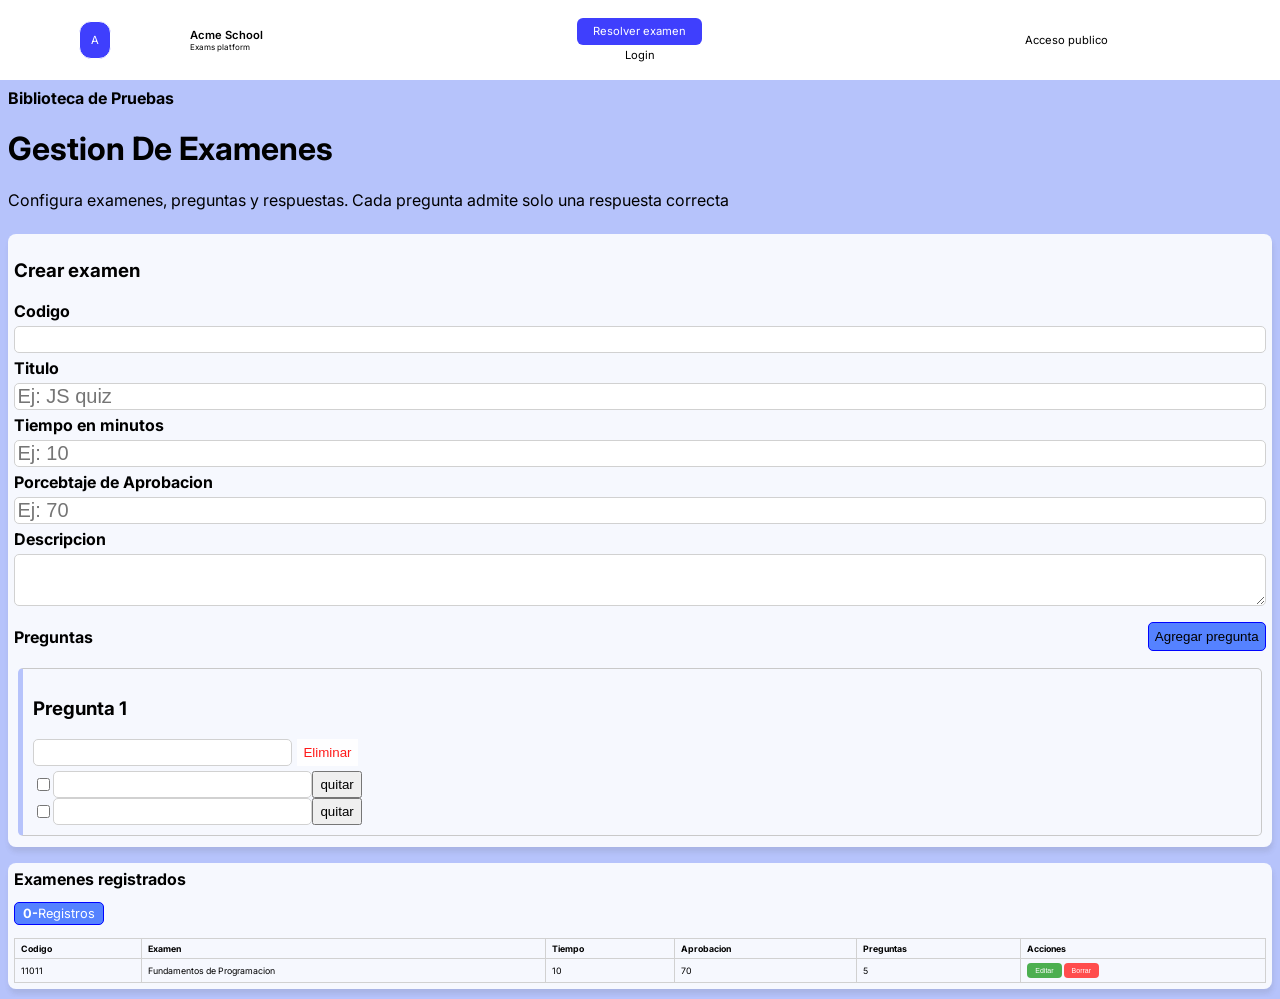
==== gestion-examenes.html @ c9a59e9a "styles: trabajo de las preguntas y finalizacion html y responsive celular" ====
<!DOCTYPE html>
<html lang="es">
<head>
    <meta charset="UTF-8">
    <meta name="viewport" content="width=device-width, initial-scale=1.0">
    <link rel="preconnect" href="https://fonts.googleapis.com" />
    <link href="https://fonts.googleapis.com/css2?family=Inter:wght@400;500;600;700&display=swap" rel="stylesheet" />
    <title>document</title>
    <link rel="stylesheet" href="gestion-examenes.css">
</head>
<body class="general">
    <header class="header">
        <div class="header_container">
            <div class="header_brand">
                <div class="header_logo">
                    <span class="logo">A</span>
                </div>
                <div class="header_title-group">
                    <span class="header_school-name">Acme School</span>
                    <span class="header_platform-type">Exams platform</span>
                </div>
            </div>

            <nav class="navbar_menu">
                <a href="#/resolver" class="navbar_link_resolve">Resolver examen</a>
                <a href="#/login" class="navbar_link_login">Login</a>
            </nav>

            <div class="header_acces">
                <p class="acces">Acceso publico</p>
            </div>
        </div>
    </header>

    <main class="main">
      <div class="titulos">
        <strong>Biblioteca de Pruebas</strong>
        <h1>Gestion De Examenes</h1>
        <p>Configura examenes, preguntas y respuestas. Cada pregunta admite solo una respuesta correcta</p>
      </div>

        <section class="info-examenes">
            <section class="formularios">
                <h3>Crear examen</h3>
                <div>
                    <strong>Codigo</strong>
                    <input type="text" id="codigo" name="codigo" required>
                </div>
                <div>
                    <strong>Titulo</strong>
                    <input type="text" id="titulo" name="titulo" placeholder="Ej: JS quiz" required>
                </div>
                <div>
                    <strong>Tiempo en minutos</strong>
                    <input type="number" id="tiempo" name="tiempo" placeholder="Ej: 10" required>
                </div>
                <div>
                    <strong>Porcebtaje de Aprobacion</strong>
                    <input type="number" id="aprobacion" name="aprobacion" placeholder="Ej: 70" required>
                </div>
                <div>
                    <strong>Descripcion</strong>
                    <textarea id="descripcion" name="descripcion" required></textarea>
                </div>

                <div class="parte_inferior_form">
                  <p><strong>Preguntas</strong></p>
                  <button>Agregar pregunta</button>
                </div>

                <section id="examenPregunta">
                    <h3>Pregunta <strong>1</strong></h3>

                    <div><input type="text" id="preguntaContenido" name="preguntaContenido" required> <button>Eliminar</button></div>

                    <label>
                        <input  id="check"  type="checkbox"><input type="text" id="preguntaContenido" name="preguntaContenido" required><button>quitar</button>
                    </label>

                    <label>
                        <input id="check" type="checkbox"><input type="text" id="preguntaContenido" name="preguntaContenido" required><button>quitar</button>
                    </label>
                </section>
            </section>
            <section class="examenes-registrados">
                <div>
                    <strong>Examenes registrados</strong>
                        <p class="cantidadRegistros"><strong>0-</strong> Registros</p>
                        <div class="tabla-scroll">
                        <table>
                            <thead>
                                <tr>
                                    <th>Codigo</th>
                                    <th>Examen</th>
                                    <th>Tiempo</th>
                                    <th>Aprobacion</th>
                                    <th>Preguntas</th>
                                    <th>Acciones</th>
                                </tr>
                            </thead>
                            <tbody>
                                <tr>
                                    <td>11011</td>
                                    <td>Fundamentos de Programacion</td>
                                    <td>10</td>
                                    <td>70</td>
                                    <td>5</td>
                                    <td>
                                        <button class="btn-editar">Editar</button>
                                        <button class="btn-borrar">Borrar</button>
                                    </td>
                                </tr>
                            </tbody>
                        </table>
                        </div>
                    </div>
            </section>
        </section>

    </main>
    <script src=""></script>
</body>
</html>
---- gestion-examenes.css ----
:root{
    --color:rgb(63, 63, 253);
    --black:black;
    --white:white;
    --fondo:#b6c3fb;
    --gris:#555;
}


body{
    margin: 0;
}

.general{
    display:grid;
    grid-template-areas: 
    "header"
    "main"
    ;

    grid-template-rows: 80px auto;
    min-width: 100vw; 
    min-height: 100vh;
}


.header{
    grid-area: header;
    background-color: white;

}

.header_container{
    display: grid;
    grid-template-columns: 1fr 1fr 1fr;
    min-height: 100%;

}

.header_brand{
    display: grid;
    grid-template-columns: 0.8fr 1fr;
}

.header_logo{
    display: flex;
    justify-content: center;
    align-items: center;
}

.logo{
    background-color:var(--color) ;
    padding: 0.7rem;
    color: var(--white);
    border: 1px solid ;
    border-radius: 12px;
    font-size: 0.7rem;
}

.header_title-group{
    display: flex;
    justify-content:center;
    flex-direction: column;
}

.header_school-name{
    font-size: 0.7rem;
    font-weight: 600;
}

.header_platform-type{
    font-size: 0.5rem;
}

.navbar_menu{
    display: flex;
    justify-content: center;
    align-items: center;
    flex-direction: column;
}



.navbar_link_resolve {
    background-color: var(--color);
    color: var(--white);
    padding: 0.4rem 1rem;
    border-radius: 6px;
    font-size: 0.7rem;
    text-decoration: none;
    text-align: center;
    width: fit-content; 
    margin-bottom: 0.2rem;
}


.navbar_link_login{
    display:flex;
    justify-content: center;
    align-items: center;
    font-size: 0.7rem;
    text-decoration: none;
    color: var(--black);
}


.header_acces{
    display: flex;
    justify-content: center;
    align-items: center;
}

.acces{
    font-size: 0.7rem;
}

.formularios{
    background-color: #ffffffe0;
    margin: 0.5rem;
    padding: 0.4rem;
    border-radius: 8px;
    box-shadow:  1px 5px 5px rgba(75, 75, 75, 0.123);
}

.formularios div{
  display: grid;
  grid-template-rows: auto auto;
  gap: 5px;
  margin-bottom: 5px;
}

.formularios input{
  border: 1px solid #d1d1d1;
  border-radius: 5px;
  font-size: 20px;
}

.formularios input:focus {
    outline: none;
}

.formularios textarea{
  border: 1px solid #d1d1d1;
  border-radius: 5px;
  font-size: 20px;
}

.formularios textarea:focus {
    outline: none;
}


body{
  background-color: var(--fondo);
  font-family: 'Inter', 'Segoe UI', Tahoma, Geneva, Verdana, sans-serif;
}

.titulos{
  margin: 0.5rem;
}

.info-examenes{
    display: grid;
    grid-template-rows: auto auto;
}

.parte_inferior_form {
  display: flex !important;
  align-items: center;
  justify-content: space-between;
  gap: 1rem;
}

.parte_inferior_form button{
  border-radius: 5px;
  padding: 6px;
  border: 1.5px solid #0004ff;
  background-color: #5582ff;
  transition: all 0.3s ease;
  cursor: pointer;
}

.parte_inferior_form button:hover{
    box-shadow:  1px 5px 5px rgba(75, 75, 75, 0.123);
    background-color: rgb(57, 93, 255);
    transform: scale(1.03);
}

.examenes-registrados{
    background-color: #ffffffe0;
    margin: 0.5rem;
    padding: 0.4rem;
    border-radius: 8px;
    box-shadow:  1px 5px 5px rgba(75, 75, 75, 0.123);
    min-width: 0;

}

.examenes-registrados table{
    width: 100%;
    border-collapse: collapse;

}

.examenes-registrados th, .examenes-registrados td{
    border: 1px solid #d1d1d1;
    padding: 8px;
    text-align: left;
}


.examenes-registrados table {
    font-size: 8.8px;
}

.examenes-registrados th,
.examenes-registrados td {
    padding: 4px 6px;
}

.btn-borrar{
    background-color: #ff4d4d;
    color: white;
    border: none;
    font-size: 7px;
    padding: 4px 8px;
    border-radius: 4px;
    cursor: pointer;
    transition: background-color 0.3s ease;
}

.btn-borrar:hover {
    background-color: #ff1a1a;
}

.btn-editar{
    background-color: #4CAF50;
    color: white;
    font-size: 7px;
    border: none;
    padding: 4px 8px;
    border-radius: 4px;
    cursor: pointer;
    transition: background-color 0.3s ease;
}

.btn-editar:hover {
    background-color: #45a049;
}

.cantidadRegistros{
    border-radius: 5px;
    border: 1.5px solid #0004ff;
    background-color: #5582ff;
    display: flex;
    justify-content: flex-end;
    width: fit-content;
    color: white;
    padding: 0.2rem 0.5rem;
    font-size: 0.8rem;

}

#examenPregunta{
    border: 1px solid #c9c9c9;
    border-left: 5px solid var(--fondo);
    padding: 10px;
    margin: 4px;
    border-radius: 5px;
}

#examenPregunta div{
    display: flex;
}

#examenPregunta div{
    display: flex;
}

#examenPregunta label{
    display: flex;
}

#examenPregunta div button{
    border: 0px solid white;
    color: #ff1a1a;
    background-color: #ffffffe0;
}

#check{
    border-radius: 500px;
    background-color: #ffffff;
}

/* .tabla-scroll {
  overflow-x: auto;
  width: 100%;

} */
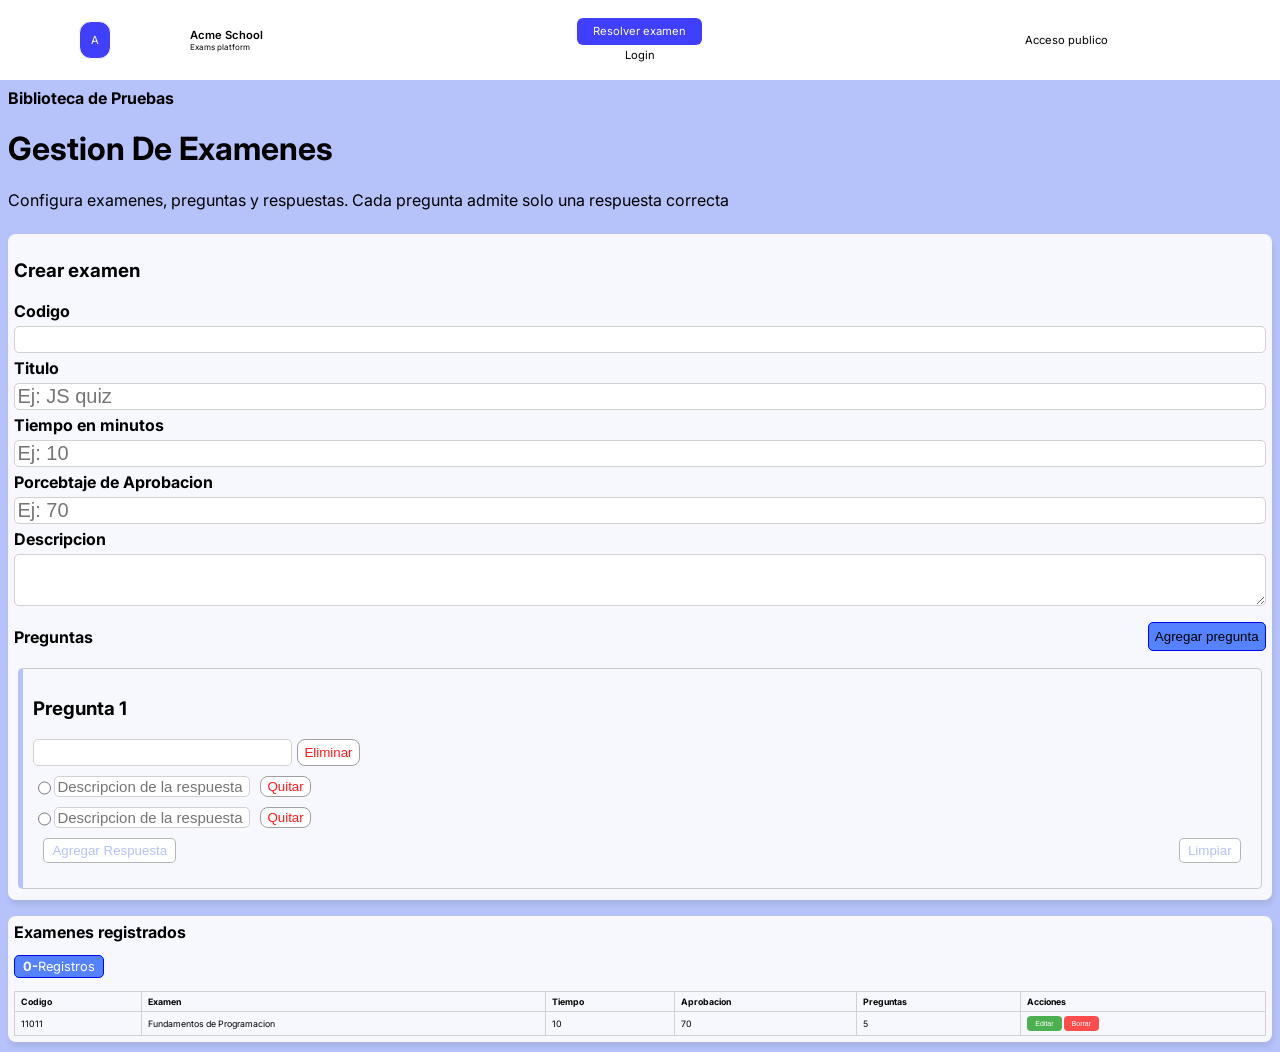
==== commit 312c55d7: "styles: responsive finalizado con preguntas y opciones que se ocultan despues" ====
--- a/gestion-examenes.html
+++ b/gestion-examenes.html
@@ -73,13 +73,23 @@
 
                     <div><input type="text" id="preguntaContenido" name="preguntaContenido" required> <button>Eliminar</button></div>
 
-                    <label>
-                        <input  id="check"  type="checkbox"><input type="text" id="preguntaContenido" name="preguntaContenido" required><button>quitar</button>
+                    <label class="opcion-respuesta">
+                        <input type="radio" name="respuesta-1">
+                        <input type="text" placeholder="Descripcion de la respuesta" required>
+                        <button>Quitar</button>
                     </label>
 
-                    <label>
-                        <input id="check" type="checkbox"><input type="text" id="preguntaContenido" name="preguntaContenido" required><button>quitar</button>
-                    </label>
+                    <label class="opcion-respuesta">
+                        <input type="radio" name="respuesta-1">
+                        <input type="text" placeholder="Descripcion de la respuesta" required>
+                        <button>Quitar</button>
+                    </label>    
+
+                    <div class="parte_inferior_form">
+                        <button id="agregar">Agregar Respuesta</button>
+
+                        <button id="limpiar">Limpiar</button>
+                    </div>
                 </section>
             </section>
             <section class="examenes-registrados">
--- a/gestion-examenes.css
+++ b/gestion-examenes.css
@@ -279,11 +279,25 @@
 
 #examenPregunta label{
     display: flex;
+    margin-top: 10px;
+}
+
+#examenPregunta label input{
+    font-size: 15px;
 }
 
 #examenPregunta div button{
-    border: 0px solid white;
+    border: 1px solid rgb(160, 160, 160);
+    border-radius: 8px;
     color: #ff1a1a;
+    background-color: #ffffffe0;
+}
+
+#examenPregunta label button{
+    border: 1px solid rgb(160, 160, 160);
+    border-radius: 8px;
+    color: #ff1a1a;
+    margin-left: 10px;
     background-color: #ffffffe0;
 }
 
@@ -292,9 +306,61 @@
     background-color: #ffffff;
 }
 
+#examenPregunta div #agregar{
+    margin: 10px;
+    padding: 4px 8px;
+    color: var(--fondo);
+    border-radius: 5px;
+    border: 1px solid #b1b1b1f0;
+    transition: all 0.3s ease;
+     cursor: pointer;
+}
+
+#examenPregunta div #agregar:hover{
+    transform: scale(1.05);
+    background-color: var(--fondo);
+    color: white;
+}
+
+#examenPregunta div #limpiar{
+    margin: 10px;
+    padding: 4px 8px;
+    color: var(--fondo);
+    border-radius: 5px;
+    border: 1px solid #b1b1b1f0;
+    transition: all 0.3s ease;
+    cursor: pointer;
+}
+
+#examenPregunta div #limpiar:hover{
+    transform: scale(1.05);
+    background-color: var(--fondo);
+    color: white;
+}
+
+.parte_inferior_form{
+    display: flex;
+    justify-content: space-between;
+    align-items: center;
+    gap: 1rem;
+}
+
 /* .tabla-scroll {
   overflow-x: auto;
   width: 100%;
 
 } */
 
+
+/* TABLET MEDIDAS */
+@media (min-width: 768px){
+
+
+}
+
+
+/* PC MEDIDAS */
+@media (min-width: 1024px){
+
+
+}
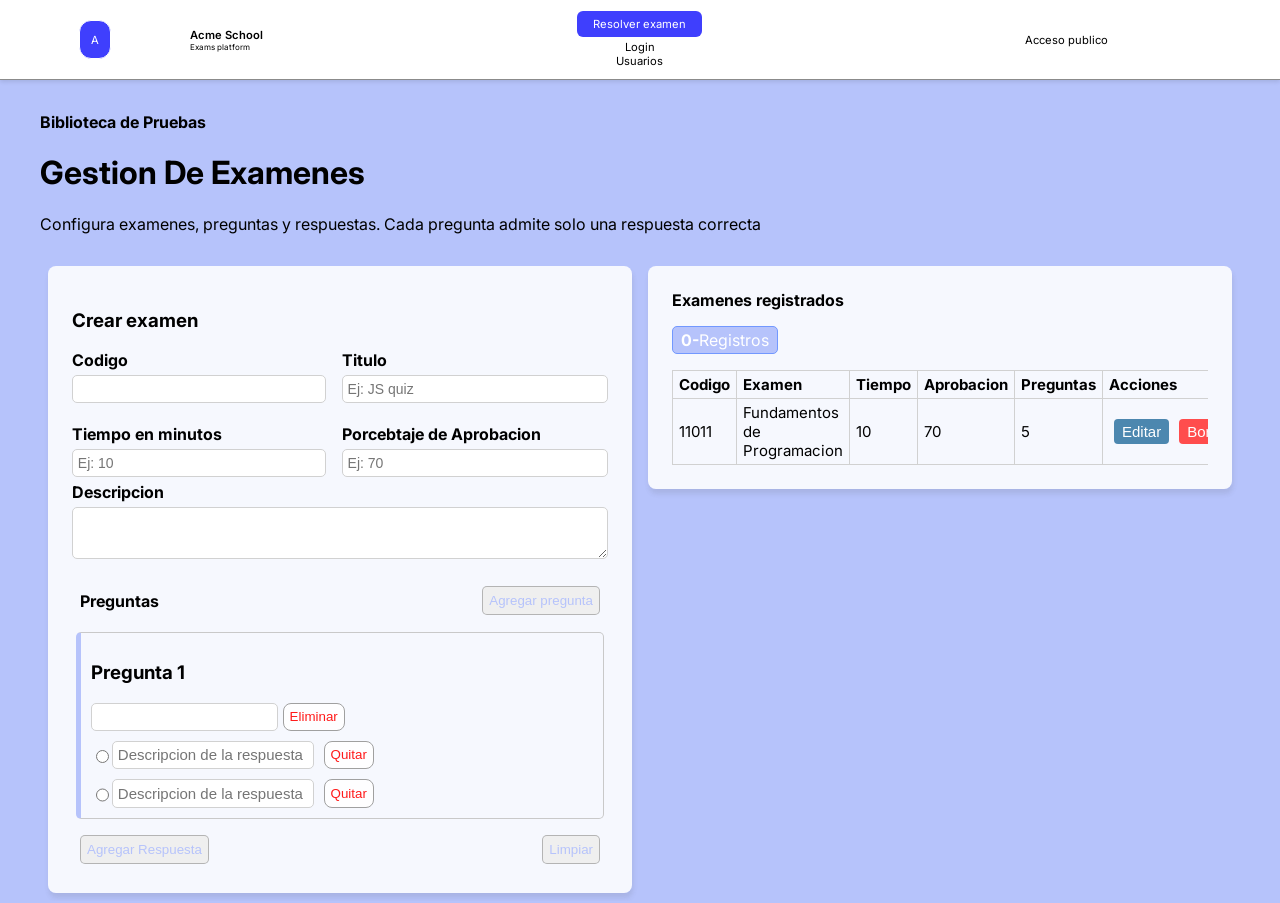
==== commit c618e0c0: "styles: responsive pc y celular finalizado comienzos media tablet" ====
--- a/gestion-examenes.html
+++ b/gestion-examenes.html
@@ -24,6 +24,7 @@
             <nav class="navbar_menu">
                 <a href="#/resolver" class="navbar_link_resolve">Resolver examen</a>
                 <a href="#/login" class="navbar_link_login">Login</a>
+                <a href="#/usuarios" class="navbar_link_usuarios">Usuarios</a>
             </nav>
 
             <div class="header_acces">
@@ -42,22 +43,24 @@
         <section class="info-examenes">
             <section class="formularios">
                 <h3>Crear examen</h3>
-                <div>
-                    <strong>Codigo</strong>
-                    <input type="text" id="codigo" name="codigo" required>
-                </div>
-                <div>
-                    <strong>Titulo</strong>
-                    <input type="text" id="titulo" name="titulo" placeholder="Ej: JS quiz" required>
-                </div>
-                <div>
-                    <strong>Tiempo en minutos</strong>
-                    <input type="number" id="tiempo" name="tiempo" placeholder="Ej: 10" required>
-                </div>
-                <div>
-                    <strong>Porcebtaje de Aprobacion</strong>
-                    <input type="number" id="aprobacion" name="aprobacion" placeholder="Ej: 70" required>
-                </div>
+                    <section class="formulario-crear-examen">
+                        <div>
+                            <strong>Codigo</strong>
+                            <input type="text" id="codigo" name="codigo" required>
+                        </div>
+                        <div>
+                            <strong>Titulo</strong>
+                            <input type="text" id="titulo" name="titulo" placeholder="Ej: JS quiz" required>
+                        </div>
+                        <div>
+                            <strong>Tiempo en minutos</strong>
+                            <input type="number" id="tiempo" name="tiempo" placeholder="Ej: 10" required>
+                        </div>
+                        <div>
+                            <strong>Porcebtaje de Aprobacion</strong>
+                            <input type="number" id="aprobacion" name="aprobacion" placeholder="Ej: 70" required>
+                        </div>
+                    </section>
                 <div>
                     <strong>Descripcion</strong>
                     <textarea id="descripcion" name="descripcion" required></textarea>
@@ -84,13 +87,11 @@
                         <input type="text" placeholder="Descripcion de la respuesta" required>
                         <button>Quitar</button>
                     </label>    
-
-                    <div class="parte_inferior_form">
-                        <button id="agregar">Agregar Respuesta</button>
-
-                        <button id="limpiar">Limpiar</button>
-                    </div>
                 </section>
+                <div class="parte_inferior_form">
+                    <button id="agregar">Agregar Respuesta</button>
+                    <button id="limpiar">Limpiar</button>
+                </div>
             </section>
             <section class="examenes-registrados">
                 <div>
@@ -116,8 +117,10 @@
                                     <td>70</td>
                                     <td>5</td>
                                     <td>
+                                        <div class="accionesBotones">
                                         <button class="btn-editar">Editar</button>
                                         <button class="btn-borrar">Borrar</button>
+                                        </div>
                                     </td>
                                 </tr>
                             </tbody>
--- a/gestion-examenes.css
+++ b/gestion-examenes.css
@@ -2,7 +2,7 @@
     --color:rgb(63, 63, 253);
     --black:black;
     --white:white;
-    --fondo:#b6c3fb;
+    --fondo:rgb(182, 195, 251);
     --gris:#555;
 }
 
@@ -27,7 +27,8 @@
 .header{
     grid-area: header;
     background-color: white;
-
+    border-bottom: 1px solid #8b8b8b;
+    box-shadow: 0 2px 4px rgba(0, 0, 0, 0.1);
 }
 
 .header_container{
@@ -103,6 +104,15 @@
     color: var(--black);
 }
 
+.navbar_link_usuarios{
+    display:flex;
+    justify-content: center;
+    align-items: center;
+    font-size: 0.7rem;
+    text-decoration: none;
+    color: var(--black);
+}
+
 
 .header_acces{
     display: flex;
@@ -172,17 +182,18 @@
 }
 
 .parte_inferior_form button{
-  border-radius: 5px;
-  padding: 6px;
-  border: 1.5px solid #0004ff;
-  background-color: #5582ff;
-  transition: all 0.3s ease;
-  cursor: pointer;
+    padding: 6px;
+    color: var(--fondo);
+    border-radius: 5px;
+    border: 1px solid #b1b1b1f0;
+    transition: all 0.3s ease;
+    cursor: pointer;
 }
 
 .parte_inferior_form button:hover{
     box-shadow:  1px 5px 5px rgba(75, 75, 75, 0.123);
-    background-color: rgb(57, 93, 255);
+    background-color: var(--fondo);
+    color: white;
     transform: scale(1.03);
 }
 
@@ -234,7 +245,7 @@
 }
 
 .btn-editar{
-    background-color: #4CAF50;
+    background-color: #4c87af;
     color: white;
     font-size: 7px;
     border: none;
@@ -245,19 +256,19 @@
 }
 
 .btn-editar:hover {
-    background-color: #45a049;
+    background-color: #4c6baf;
 }
 
 .cantidadRegistros{
     border-radius: 5px;
-    border: 1.5px solid #0004ff;
-    background-color: #5582ff;
+    border: 1.5px solid #7298ff;
+    background-color: var(--fondo);
+    color: white;
     display: flex;
     justify-content: flex-end;
     width: fit-content;
-    color: white;
     padding: 0.2rem 0.5rem;
-    font-size: 0.8rem;
+    font-size: 1rem;
 
 }
 
@@ -290,7 +301,15 @@
     border: 1px solid rgb(160, 160, 160);
     border-radius: 8px;
     color: #ff1a1a;
+    cursor: pointer;
     background-color: #ffffffe0;
+    transition: all 0.3s ease;
+}
+
+#examenPregunta div button:hover{
+    background-color: #ff1a1a;
+    color: white;
+    transform: scale(1.05);
 }
 
 #examenPregunta label button{
@@ -298,7 +317,15 @@
     border-radius: 8px;
     color: #ff1a1a;
     margin-left: 10px;
+    cursor: pointer;
     background-color: #ffffffe0;
+    transition: all 0.3s ease;
+}
+
+#examenPregunta label button:hover{
+    background-color: #ff1a1a;
+    color: white;
+    transform: scale(1.05);
 }
 
 #check{
@@ -343,24 +370,118 @@
     justify-content: space-between;
     align-items: center;
     gap: 1rem;
-}
-
-/* .tabla-scroll {
-  overflow-x: auto;
-  width: 100%;
-
-} */
-
+    margin-top: 1rem;
+    margin-left: 0.5rem;
+    margin-right: 0.5rem;
+}
 
 /* TABLET MEDIDAS */
 @media (min-width: 768px){
 
 
+
+
 }
 
 
 /* PC MEDIDAS */
 @media (min-width: 1024px){
-
+    .main{
+        display: flex;
+        flex-direction: column;
+        align-items: center;
+    }
+
+    .titulos{
+        width: 100%;
+        max-width: 1200px;
+        margin-top: 2rem;
+    }
+
+    .info-examenes{
+        display: grid;
+        grid-template-columns: 1fr 1fr;
+        width: 100%;
+        max-width: 1200px;
+        align-items: start;
+    }
+
+    .tabla-scroll {
+        overflow-x: auto;
+        width: 100%;
+
+    }
+    
+    .examenes-registrados table {
+        font-size: 15px;
+
+    }  
+    
+    .btn-borrar{
+        background-color: #ff4d4d;
+        color: white;
+        border: none;
+        font-size: 15px;
+        padding: 4px 8px;
+        border-radius: 4px;
+        margin: 5px;
+        cursor: pointer;
+        transition: background-color 0.3s ease;
+    }
+
+    .btn-borrar:hover {
+        background-color: #ff1a1a;
+    }
+
+    .btn-editar{
+        background-color: #4c87af;
+        color: white;
+        font-size: 15px;
+        border: none;
+        padding: 4px 8px;
+        border-radius: 4px;
+        margin: 5px;
+        cursor: pointer;
+        transition: background-color 0.3s ease;
+    }
+
+    .btn-editar:hover {
+        background-color: #4c6baf;
+    }
+
+    .accionesBotones{
+        display: flex;
+        justify-content: center;
+        align-items: center;
+    }
+
+    .examenes-registrados{
+        background-color: #ffffffe0;
+        margin: 0.5rem;
+        padding: 1.5rem;
+        border-radius: 8px;
+        box-shadow:  1px 5px 5px rgba(75, 75, 75, 0.123);
+        min-width: 0;
+    }
+
+    .formulario-crear-examen{
+        display: grid;
+        grid-template-columns: auto auto;
+        gap: 1rem;
+    }
+
+    .formularios{
+        padding: 1.5rem;
+    }
+
+    .formularios input{
+        font-size: 14px;
+        padding: 0.3rem;
+    }
+
+    .formularios input:focus {
+        outline: none;
+        box-shadow:  0 0 15px 3px rgba(182, 195, 251, 0.726);
+    }
 
 }
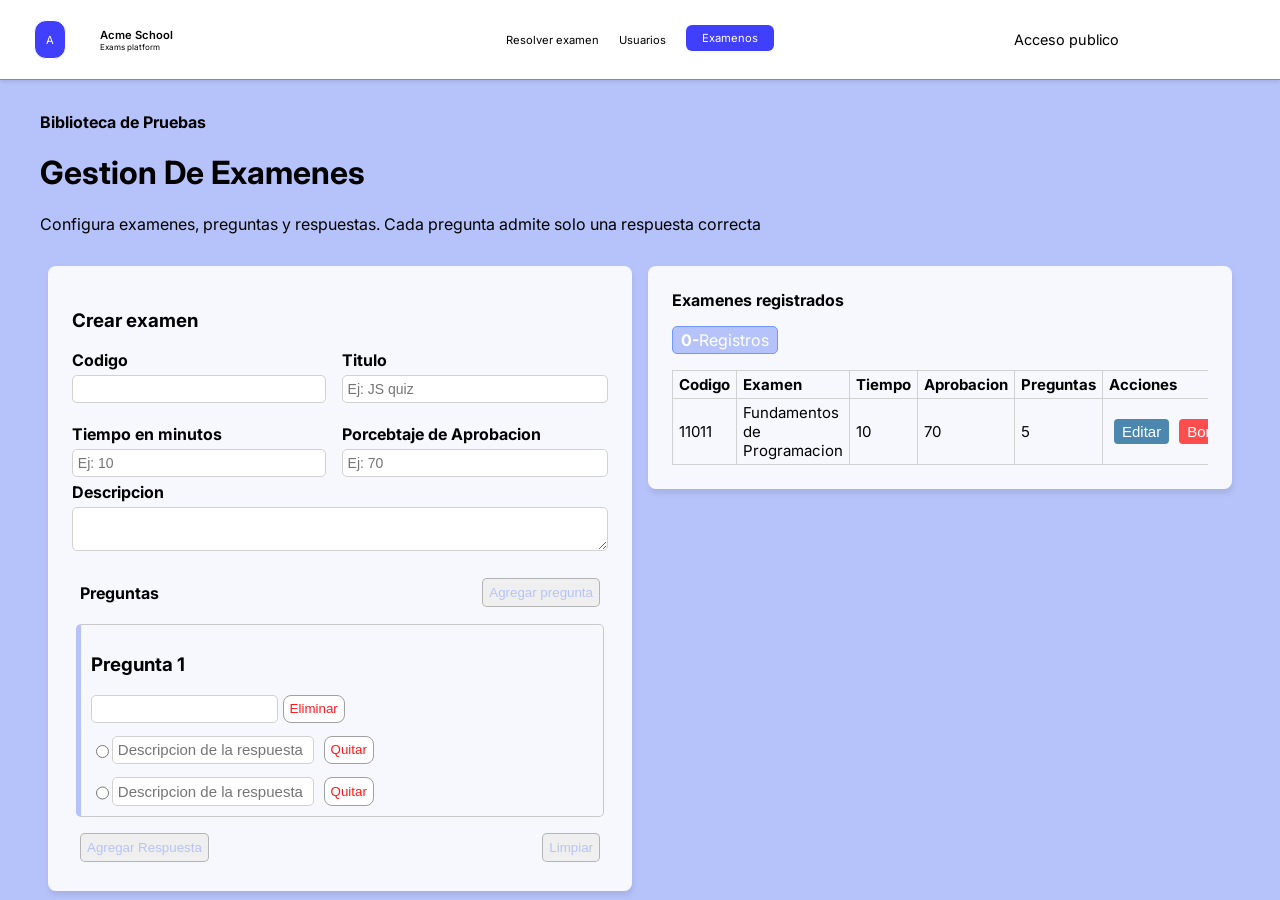
==== commit d42473e0: "styles: finalizacion tres responsives y creacion archivo js" ====
--- a/gestion-examenes.html
+++ b/gestion-examenes.html
@@ -22,9 +22,9 @@
             </div>
 
             <nav class="navbar_menu">
-                <a href="#/resolver" class="navbar_link_resolve">Resolver examen</a>
-                <a href="#/login" class="navbar_link_login">Login</a>
-                <a href="#/usuarios" class="navbar_link_usuarios">Usuarios</a>
+                <a href="#/resolver" class="navbar_link_usuarios">Resolver examen</a>
+                <a href="#/login" class="navbar_link_login">Usuarios</a>
+                <a href="#/usuarios" class="navbar_link_resolve">Examenos</a>
             </nav>
 
             <div class="header_acces">
@@ -67,8 +67,8 @@
                 </div>
 
                 <div class="parte_inferior_form">
-                  <p><strong>Preguntas</strong></p>
-                  <button>Agregar pregunta</button>
+                    <p><strong>Preguntas</strong></p>
+                    <button>Agregar pregunta</button>
                 </div>
 
                 <section id="examenPregunta">
@@ -131,6 +131,6 @@
         </section>
 
     </main>
-    <script src=""></script>
+    <script src="./gestion-examenes.js"></script>
 </body>
 </html>
--- a/gestion-examenes.css
+++ b/gestion-examenes.css
@@ -378,45 +378,57 @@
 /* TABLET MEDIDAS */
 @media (min-width: 768px){
 
-
-
-
-}
-
-
-/* PC MEDIDAS */
-@media (min-width: 1024px){
-    .main{
-        display: flex;
-        flex-direction: column;
-        align-items: center;
-    }
+    .tabla-scroll {
+        overflow-x: auto;
+        width: 100%;
+    }
+
+    .examenes-registrados table {
+        font-size: 20px;
+    }  
 
     .titulos{
         width: 100%;
         max-width: 1200px;
         margin-top: 2rem;
-    }
-
-    .info-examenes{
+    }   
+
+
+    .accionesBotones{
+        display: flex;
+        justify-content: center;
+        align-items: center;
+    }
+
+    .examenes-registrados{
+        background-color: #ffffffe0;
+        margin: 0.5rem;
+        padding: 1.5rem;
+        border-radius: 8px;
+        box-shadow:  1px 5px 5px rgba(75, 75, 75, 0.123);
+        min-width: 0;
+    }
+
+    .formulario-crear-examen{
         display: grid;
-        grid-template-columns: 1fr 1fr;
-        width: 100%;
-        max-width: 1200px;
-        align-items: start;
-    }
-
-    .tabla-scroll {
-        overflow-x: auto;
-        width: 100%;
-
-    }
-    
-    .examenes-registrados table {
-        font-size: 15px;
-
-    }  
-    
+        grid-template-columns: auto auto;
+        gap: 1rem;
+    }
+
+    .formularios{
+        padding: 1.5rem;
+    }
+
+    .formularios input{
+        font-size: 14px;
+        padding: 0.3rem;
+    }
+
+    .formulario-crear-examen input:focus {
+        outline: none;
+        box-shadow:  0 0 15px 3px rgba(182, 195, 251, 0.726);
+    }
+
     .btn-borrar{
         background-color: #ff4d4d;
         color: white;
@@ -449,6 +461,122 @@
         background-color: #4c6baf;
     }
 
+    #examenPregunta label{
+        display: flex;
+        margin-top: 13px;
+    }
+    
+    #examenPregunta label input{
+        font-size: 15px;
+    }
+
+    .navbar_menu{
+        display: flex;
+        justify-content: center;
+        align-items: center;
+        flex-direction: row;
+        gap: 20px;
+    }
+
+    #examenPregunta div #agregar{
+        margin: 10px;
+        padding: 4px 8px;
+        color: var(--fondo);
+        border-radius: 5px;
+        border: 1px solid #b1b1b1f0;
+        transition: all 0.3s ease;
+         cursor: pointer;
+    }
+    
+    #examenPregunta div #agregar:hover{
+        transform: scale(1.07);
+        background-color: var(--fondo);
+        color: white;
+    }
+    
+    #examenPregunta div #limpiar{
+        margin: 10px;
+        padding: 4px 8px;
+        color: var(--fondo);
+        border-radius: 5px;
+        border: 1px solid #b1b1b1f0;
+        transition: all 0.3s ease;
+        cursor: pointer;
+    }
+    
+    #examenPregunta div #limpiar:hover{
+        transform: scale(1.07);
+        background-color: var(--fondo);
+        color: white;
+    }
+
+}
+
+
+/* PC MEDIDAS */
+@media (min-width: 1024px){
+    .main{
+        display: flex;
+        flex-direction: column;
+        align-items: center;
+    }
+
+    .titulos{
+        width: 100%;
+        max-width: 1200px;
+        margin-top: 2rem;
+    }
+
+    .info-examenes{
+        display: grid;
+        grid-template-columns: 1fr 1fr;
+        width: 100%;
+        max-width: 1200px;
+        align-items: start;
+    }
+
+    .tabla-scroll {
+        overflow-x: auto;
+        width: 100%;
+
+    }
+    
+    .examenes-registrados table {
+        font-size: 15px;
+    }  
+    
+    .btn-borrar{
+        background-color: #ff4d4d;
+        color: white;
+        border: none;
+        font-size: 15px;
+        padding: 4px 8px;
+        border-radius: 4px;
+        margin: 5px;
+        cursor: pointer;
+        transition: background-color 0.3s ease;
+    }
+
+    .btn-borrar:hover {
+        background-color: #ff1a1a;
+    }
+
+    .btn-editar{
+        background-color: #4c87af;
+        color: white;
+        font-size: 15px;
+        border: none;
+        padding: 4px 8px;
+        border-radius: 4px;
+        margin: 5px;
+        cursor: pointer;
+        transition: background-color 0.3s ease;
+    }
+
+    .btn-editar:hover {
+        background-color: #4c6baf;
+    }
+
     .accionesBotones{
         display: flex;
         justify-content: center;
@@ -479,9 +607,51 @@
         padding: 0.3rem;
     }
 
-    .formularios input:focus {
+    .formulario-crear-examen input:focus {
         outline: none;
         box-shadow:  0 0 15px 3px rgba(182, 195, 251, 0.726);
     }
 
+    .header_container{
+        display: grid;
+        grid-template-columns: 1fr 1fr 1fr;
+        min-height: 100%;
+    }
+
+    .header_brand{
+        display: grid;
+        grid-template-columns: 100px 1fr;
+    }
+
+    .header_acces{
+        display: flex;
+        justify-content: center;
+        align-items: center;
+    }
+    
+    .acces{
+        font-size: 0.9rem;
+
+    }
+
+    .navbar_menu{
+        display: flex;
+        justify-content: center;
+        align-items: center;
+        flex-direction: row;
+        gap: 20px;
+    }
+ 
+    .header_container{
+        display: grid;
+        grid-template-columns: 1fr 1fr 1fr;
+        min-height: 100%;
+    
+    }
+
+    .formularios textarea{
+        border: 1px solid #d1d1d1;
+        border-radius: 5px;
+        font-size: 16px;
+    }
 }
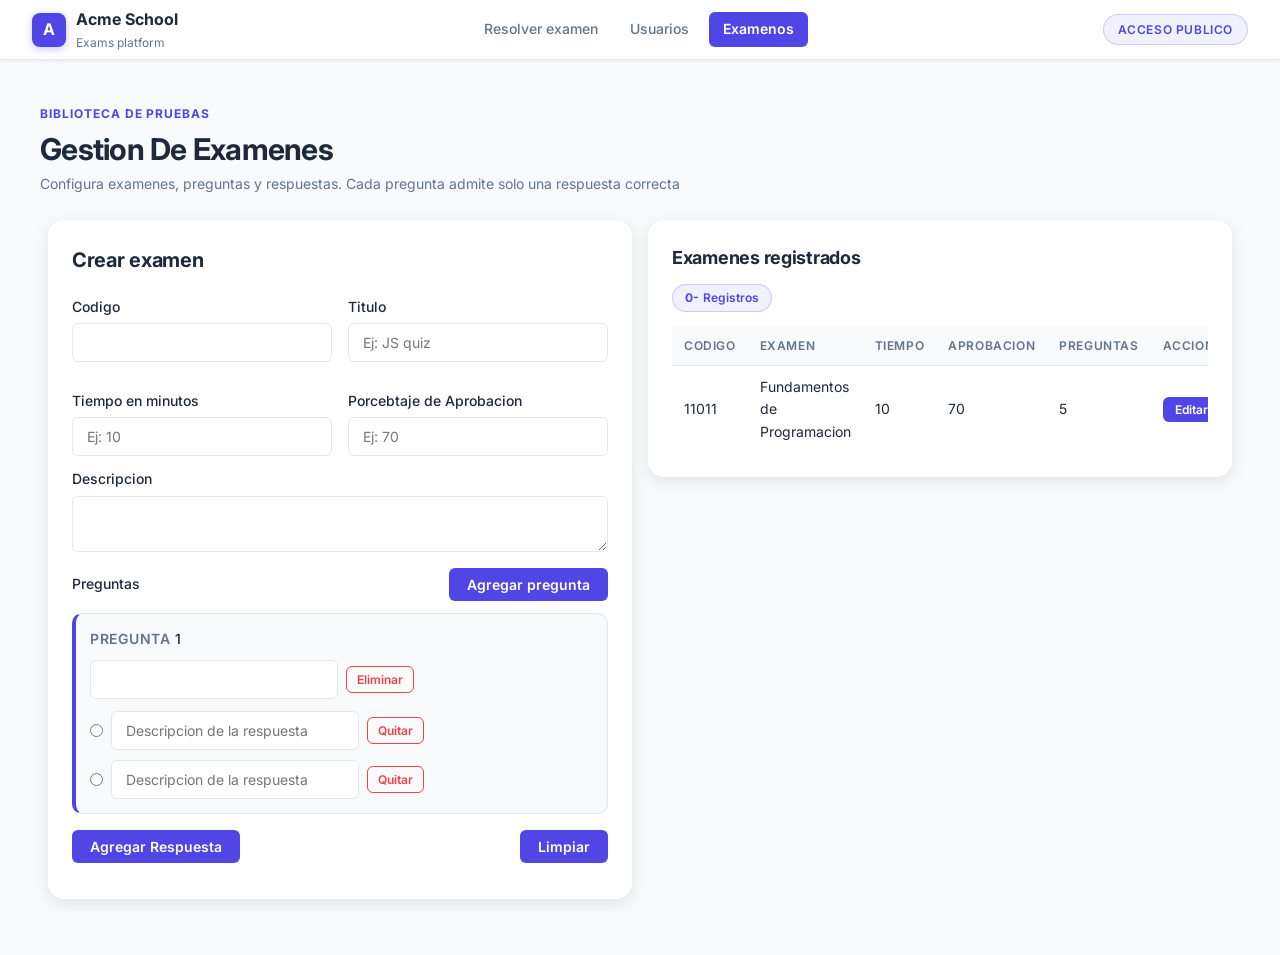
==== commit cfd65486: "styles: rediseño de css de pagina examenes" ====
--- a/gestion-examenes.html
+++ b/gestion-examenes.html
@@ -5,7 +5,7 @@
     <meta name="viewport" content="width=device-width, initial-scale=1.0">
     <link rel="preconnect" href="https://fonts.googleapis.com" />
     <link href="https://fonts.googleapis.com/css2?family=Inter:wght@400;500;600;700&display=swap" rel="stylesheet" />
-    <title>document</title>
+    <title>Acme School — Gestión de Exámenes</title>
     <link rel="stylesheet" href="gestion-examenes.css">
 </head>
 <body class="general">
--- a/gestion-examenes.css
+++ b/gestion-examenes.css
@@ -1,657 +1,701 @@
-:root{
-    --color:rgb(63, 63, 253);
-    --black:black;
-    --white:white;
-    --fondo:rgb(182, 195, 251);
-    --gris:#555;
-}
-
-
-body{
-    margin: 0;
-}
-
-.general{
-    display:grid;
-    grid-template-areas: 
+/* =============================================
+   Variables — misma paleta que main.css
+   ============================================= */
+:root {
+  --color-primary:       #4F46E5;
+  --color-primary-dark:  #3730A3;
+  --color-primary-light: #818CF8;
+  --color-danger:        #EF4444;
+  --color-success:       #10B981;
+  --color-warning:       #F59E0B;
+
+  --color-bg:            #F8FAFC;
+  --color-surface:       #FFFFFF;
+  --color-border:        #E2E8F0;
+  --color-text:          #1E293B;
+  --color-text-muted:    #64748B;
+  --color-text-light:    #94A3B8;
+
+  --font-sans: 'Inter', system-ui, sans-serif;
+  --text-xs:   0.75rem;
+  --text-sm:   0.875rem;
+  --text-base: 1rem;
+  --text-lg:   1.125rem;
+  --text-xl:   1.25rem;
+  --text-2xl:  1.5rem;
+  --text-3xl:  1.875rem;
+
+  --radius-sm: 6px;
+  --radius-md: 10px;
+  --radius-lg: 16px;
+  --shadow-sm: 0 1px 3px rgba(0,0,0,.08);
+  --shadow-md: 0 4px 16px rgba(0,0,0,.10);
+  --shadow-lg: 0 8px 32px rgba(0,0,0,.12);
+  --transition: 0.18s ease;
+}
+
+/* ── Reset ── */
+*, *::before, *::after { box-sizing: border-box; margin: 0; padding: 0; }
+a { text-decoration: none; color: inherit; }
+ul { list-style: none; }
+button { font-family: inherit; cursor: pointer; }
+input, textarea, select { font-family: inherit; }
+
+/* ── Layout raíz ── */
+body {
+  font-family: var(--font-sans);
+  font-size: var(--text-base);
+  color: var(--color-text);
+  background: var(--color-bg);
+  line-height: 1.6;
+  min-height: 100vh;
+}
+
+.general {
+  display: grid;
+  grid-template-areas:
     "header"
-    "main"
-    ;
-
-    grid-template-rows: 80px auto;
-    min-width: 100vw; 
-    min-height: 100vh;
-}
-
-
-.header{
-    grid-area: header;
-    background-color: white;
-    border-bottom: 1px solid #8b8b8b;
-    box-shadow: 0 2px 4px rgba(0, 0, 0, 0.1);
-}
-
-.header_container{
-    display: grid;
-    grid-template-columns: 1fr 1fr 1fr;
-    min-height: 100%;
-
-}
-
-.header_brand{
-    display: grid;
-    grid-template-columns: 0.8fr 1fr;
-}
-
-.header_logo{
-    display: flex;
-    justify-content: center;
-    align-items: center;
-}
-
-.logo{
-    background-color:var(--color) ;
-    padding: 0.7rem;
-    color: var(--white);
-    border: 1px solid ;
-    border-radius: 12px;
-    font-size: 0.7rem;
-}
-
-.header_title-group{
-    display: flex;
-    justify-content:center;
-    flex-direction: column;
-}
-
-.header_school-name{
-    font-size: 0.7rem;
-    font-weight: 600;
-}
-
-.header_platform-type{
-    font-size: 0.5rem;
-}
-
-.navbar_menu{
-    display: flex;
-    justify-content: center;
-    align-items: center;
-    flex-direction: column;
-}
-
-
+    "main";
+  grid-template-rows: 60px auto;
+  min-height: 100vh;
+}
+
+/* ── Header / Navbar ── */
+.header {
+  grid-area: header;
+  height: 60px;
+  background: var(--color-surface);
+  border-bottom: 1px solid var(--color-border);
+  box-shadow: var(--shadow-sm);
+  position: sticky;
+  top: 0;
+  z-index: 100;
+}
+
+.header_container {
+  display: flex;
+  align-items: center;
+  justify-content: space-between;
+  height: 100%;
+  padding: 0 28px;
+  gap: 24px;
+}
+
+.header_brand {
+  display: flex;
+  align-items: center;
+  gap: 10px;
+}
+
+.header_logo {
+  display: flex;
+  align-items: center;
+}
+
+.logo {
+  width: 34px;
+  height: 34px;
+  border-radius: 8px;
+  background: var(--color-primary);
+  color: #fff;
+  font-size: 1rem;
+  font-weight: 700;
+  display: inline-flex;
+  align-items: center;
+  justify-content: center;
+  box-shadow: 0 2px 8px rgba(79,70,229,.3);
+  padding: 0;
+  border: none;
+}
+
+.header_title-group {
+  display: flex;
+  flex-direction: column;
+}
+
+.header_school-name {
+  font-size: var(--text-sm);
+  font-weight: 700;
+  color: var(--color-text);
+}
+
+.header_platform-type {
+  font-size: var(--text-xs);
+  color: var(--color-text-muted);
+}
+
+/* ── Navegación ── */
+.navbar_menu {
+  display: flex;
+  align-items: center;
+  flex-direction: row;
+  flex-wrap: wrap;
+  gap: 4px;
+}
+
+.navbar_link_usuarios,
+.navbar_link_login {
+  font-size: var(--text-sm);
+  font-weight: 500;
+  color: var(--color-text-muted);
+  padding: 6px 12px;
+  border-radius: var(--radius-sm);
+  transition: background var(--transition), color var(--transition);
+}
+
+.navbar_link_usuarios:hover,
+.navbar_link_login:hover {
+  background: var(--color-bg);
+  color: var(--color-text);
+}
 
 .navbar_link_resolve {
-    background-color: var(--color);
-    color: var(--white);
-    padding: 0.4rem 1rem;
-    border-radius: 6px;
-    font-size: 0.7rem;
-    text-decoration: none;
-    text-align: center;
-    width: fit-content; 
-    margin-bottom: 0.2rem;
-}
-
-
-.navbar_link_login{
-    display:flex;
-    justify-content: center;
-    align-items: center;
-    font-size: 0.7rem;
-    text-decoration: none;
-    color: var(--black);
-}
-
-.navbar_link_usuarios{
-    display:flex;
-    justify-content: center;
-    align-items: center;
-    font-size: 0.7rem;
-    text-decoration: none;
-    color: var(--black);
-}
-
-
-.header_acces{
-    display: flex;
-    justify-content: center;
-    align-items: center;
-}
-
-.acces{
-    font-size: 0.7rem;
-}
-
-.formularios{
-    background-color: #ffffffe0;
-    margin: 0.5rem;
-    padding: 0.4rem;
-    border-radius: 8px;
-    box-shadow:  1px 5px 5px rgba(75, 75, 75, 0.123);
-}
-
-.formularios div{
+  font-size: var(--text-sm);
+  font-weight: 600;
+  background: var(--color-primary);
+  color: #fff;
+  padding: 6px 14px;
+  border-radius: var(--radius-sm);
+  transition: background var(--transition), box-shadow var(--transition);
+}
+
+.navbar_link_resolve:hover {
+  background: var(--color-primary-dark);
+  box-shadow: var(--shadow-sm);
+}
+
+.header_acces {
+  display: flex;
+  align-items: center;
+}
+
+.acces {
+  font-size: var(--text-xs);
+  font-weight: 600;
+  color: var(--color-primary);
+  padding: 5px 14px;
+  background: rgba(79,70,229,.08);
+  border: 1px solid rgba(79,70,229,.22);
+  border-radius: 99px;
+  letter-spacing: .05em;
+  text-transform: uppercase;
+}
+
+/* ── Main ── */
+.main {
+  grid-area: main;
+  background: var(--color-bg);
+  padding-bottom: 3rem;
+}
+
+/* ── Títulos de sección ── */
+.titulos {
+  padding: 2rem 1rem 1rem;
+}
+
+.titulos strong {
+  display: inline-block;
+  font-size: var(--text-xs);
+  font-weight: 700;
+  letter-spacing: .08em;
+  color: var(--color-primary);
+  text-transform: uppercase;
+  margin-bottom: 8px;
+}
+
+.titulos h1 {
+  font-size: var(--text-3xl);
+  font-weight: 700;
+  color: var(--color-text);
+  letter-spacing: -.025em;
+  margin-bottom: 6px;
+  line-height: 1.2;
+}
+
+.titulos p {
+  font-size: var(--text-sm);
+  color: var(--color-text-muted);
+}
+
+/* ── Layout info-examenes ── */
+.info-examenes {
+  display: grid;
+  grid-template-rows: auto auto;
+  gap: 0;
+}
+
+/* ── Tarjeta formulario ── */
+.formularios {
+  background: var(--color-surface);
+  margin: 0.5rem;
+  padding: 1.5rem;
+  border-radius: var(--radius-lg);
+  box-shadow: var(--shadow-md);
+}
+
+.formularios h3 {
+  font-size: var(--text-xl);
+  font-weight: 700;
+  color: var(--color-text);
+  margin-bottom: 1.25rem;
+  letter-spacing: -.015em;
+}
+
+.formularios div {
   display: grid;
   grid-template-rows: auto auto;
   gap: 5px;
-  margin-bottom: 5px;
-}
-
-.formularios input{
-  border: 1px solid #d1d1d1;
-  border-radius: 5px;
-  font-size: 20px;
-}
-
-.formularios input:focus {
-    outline: none;
-}
-
-.formularios textarea{
-  border: 1px solid #d1d1d1;
-  border-radius: 5px;
-  font-size: 20px;
-}
-
+  margin-bottom: 12px;
+}
+
+.formularios strong,
+.formularios label > strong {
+  font-size: var(--text-sm);
+  font-weight: 500;
+  color: var(--color-text);
+}
+
+.formularios input,
+.formularios textarea {
+  padding: 10px 14px;
+  border: 1.5px solid var(--color-border);
+  border-radius: var(--radius-sm);
+  background: var(--color-surface);
+  color: var(--color-text);
+  font-size: var(--text-sm);
+  transition: border-color var(--transition), box-shadow var(--transition);
+  outline: none;
+}
+
+.formularios input:focus,
 .formularios textarea:focus {
-    outline: none;
-}
-
-
-body{
-  background-color: var(--fondo);
-  font-family: 'Inter', 'Segoe UI', Tahoma, Geneva, Verdana, sans-serif;
-}
-
-.titulos{
-  margin: 0.5rem;
-}
-
-.info-examenes{
-    display: grid;
-    grid-template-rows: auto auto;
-}
-
+  border-color: var(--color-primary);
+  box-shadow: 0 0 0 3px rgba(79,70,229,.15);
+}
+
+.formulario-crear-examen {
+  display: grid;
+  grid-template-columns: 1fr;
+  gap: 0;
+}
+
+/* ── Sección pregunta ── */
+#examenPregunta {
+  border: 1.5px solid var(--color-border);
+  border-left: 4px solid var(--color-primary);
+  padding: 14px;
+  margin: 8px 0;
+  border-radius: var(--radius-md);
+  background: var(--color-bg);
+}
+
+#examenPregunta h3 {
+  font-size: var(--text-sm);
+  font-weight: 600;
+  color: var(--color-text-muted);
+  margin-bottom: 10px;
+  text-transform: uppercase;
+  letter-spacing: .05em;
+}
+
+#examenPregunta div {
+  display: flex;
+  gap: 8px;
+  align-items: center;
+}
+
+#examenPregunta label {
+  display: flex;
+  align-items: center;
+  gap: 8px;
+  margin-top: 10px;
+}
+
+#examenPregunta label input {
+  font-size: var(--text-sm);
+}
+
+#examenPregunta div button,
+#examenPregunta label button {
+  background: transparent;
+  border: 1.5px solid var(--color-danger);
+  color: var(--color-danger);
+  border-radius: var(--radius-sm);
+  padding: 5px 10px;
+  font-size: var(--text-xs);
+  font-weight: 600;
+  transition: background var(--transition), color var(--transition);
+}
+
+#examenPregunta div button:hover,
+#examenPregunta label button:hover {
+  background: var(--color-danger);
+  color: #fff;
+}
+
+#examenPregunta div #agregar,
+#examenPregunta div #limpiar {
+  border: 1.5px solid var(--color-border);
+  color: var(--color-text-muted);
+  background: var(--color-surface);
+  border-radius: var(--radius-sm);
+  padding: 6px 14px;
+  font-size: var(--text-sm);
+  font-weight: 600;
+  transition: border-color var(--transition), color var(--transition), background var(--transition);
+  margin: 6px 4px;
+}
+
+#examenPregunta div #agregar:hover,
+#examenPregunta div #limpiar:hover {
+  border-color: var(--color-primary);
+  color: var(--color-primary);
+  background: rgba(79,70,229,.06);
+}
+
+/* ── Parte inferior formulario ── */
 .parte_inferior_form {
   display: flex !important;
   align-items: center;
   justify-content: space-between;
   gap: 1rem;
-}
-
-.parte_inferior_form button{
-    padding: 6px;
-    color: var(--fondo);
-    border-radius: 5px;
-    border: 1px solid #b1b1b1f0;
-    transition: all 0.3s ease;
-    cursor: pointer;
-}
-
-.parte_inferior_form button:hover{
-    box-shadow:  1px 5px 5px rgba(75, 75, 75, 0.123);
-    background-color: var(--fondo);
-    color: white;
-    transform: scale(1.03);
-}
-
-.examenes-registrados{
-    background-color: #ffffffe0;
+  margin-top: 1rem;
+}
+
+.parte_inferior_form p {
+  font-size: var(--text-sm);
+  font-weight: 600;
+  color: var(--color-text);
+}
+
+.parte_inferior_form button {
+  display: inline-flex;
+  align-items: center;
+  justify-content: center;
+  padding: 8px 18px;
+  background: var(--color-primary);
+  color: #fff;
+  border: none;
+  border-radius: var(--radius-sm);
+  font-size: var(--text-sm);
+  font-weight: 600;
+  transition: background var(--transition), box-shadow var(--transition), transform var(--transition);
+}
+
+.parte_inferior_form button:hover {
+  background: var(--color-primary-dark);
+  box-shadow: var(--shadow-sm);
+  transform: scale(1.02);
+}
+
+/* ── Tarjeta examenes registrados ── */
+.examenes-registrados {
+  background: var(--color-surface);
+  margin: 0.5rem;
+  padding: 1.5rem;
+  border-radius: var(--radius-lg);
+  box-shadow: var(--shadow-md);
+  min-width: 0;
+}
+
+.examenes-registrados > div > strong {
+  display: block;
+  font-size: var(--text-lg);
+  font-weight: 700;
+  color: var(--color-text);
+  margin-bottom: 12px;
+  letter-spacing: -.015em;
+}
+
+.cantidadRegistros {
+  display: inline-flex;
+  align-items: center;
+  gap: 4px;
+  font-size: var(--text-xs);
+  font-weight: 600;
+  color: var(--color-primary);
+  background: rgba(79,70,229,.08);
+  border: 1px solid rgba(79,70,229,.22);
+  border-radius: 99px;
+  padding: 3px 12px;
+  margin-bottom: 14px;
+}
+
+.tabla-scroll {
+  overflow-x: auto;
+  width: 100%;
+}
+
+.examenes-registrados table {
+  width: 100%;
+  border-collapse: collapse;
+  font-size: var(--text-sm);
+}
+
+.examenes-registrados th {
+  background: var(--color-bg);
+  color: var(--color-text-muted);
+  font-size: var(--text-xs);
+  font-weight: 600;
+  text-transform: uppercase;
+  letter-spacing: .05em;
+  padding: 10px 12px;
+  text-align: left;
+  border-bottom: 1.5px solid var(--color-border);
+  white-space: nowrap;
+}
+
+.examenes-registrados td {
+  padding: 10px 12px;
+  color: var(--color-text);
+  border-bottom: 1px solid var(--color-border);
+}
+
+.examenes-registrados tr:last-child td {
+  border-bottom: none;
+}
+
+.examenes-registrados tr:hover td {
+  background: var(--color-bg);
+}
+
+.accionesBotones {
+  display: flex;
+  gap: 6px;
+  align-items: center;
+}
+
+.btn-editar {
+  background: var(--color-primary);
+  color: #fff;
+  border: none;
+  font-size: var(--text-xs);
+  font-weight: 600;
+  padding: 5px 12px;
+  border-radius: var(--radius-sm);
+  cursor: pointer;
+  transition: background var(--transition);
+  font-family: var(--font-sans);
+}
+
+.btn-editar:hover {
+  background: var(--color-primary-dark);
+}
+
+.btn-borrar {
+  background: transparent;
+  color: var(--color-danger);
+  border: 1.5px solid var(--color-danger);
+  font-size: var(--text-xs);
+  font-weight: 600;
+  padding: 5px 12px;
+  border-radius: var(--radius-sm);
+  cursor: pointer;
+  transition: background var(--transition), color var(--transition);
+  font-family: var(--font-sans);
+}
+
+.btn-borrar:hover {
+  background: var(--color-danger);
+  color: #fff;
+}
+
+/* ════════════════════════════════════════
+   RESPONSIVE
+   ════════════════════════════════════════ */
+
+/* ── Celular pequeño (< 480px) ── */
+@media (max-width: 479px) {
+  /* Header compacto */
+  .header_container {
+    padding: 0 12px;
+    gap: 8px;
+  }
+
+  /* Ocultar badge "Acceso público" */
+  .header_acces {
+    display: none;
+  }
+
+  /* Ocultar dos links de nav, dejar solo el principal */
+  .navbar_link_usuarios,
+  .navbar_link_login {
+    display: none;
+  }
+
+  /* Título más compacto */
+  .titulos {
+    padding: 1.25rem 1rem 0.75rem;
+  }
+
+  .titulos h1 {
+    font-size: var(--text-2xl);
+  }
+
+  /* Tarjetas con menos padding en celular */
+  .formularios,
+  .examenes-registrados {
     margin: 0.5rem;
-    padding: 0.4rem;
-    border-radius: 8px;
-    box-shadow:  1px 5px 5px rgba(75, 75, 75, 0.123);
-    min-width: 0;
-
-}
-
-.examenes-registrados table{
+    padding: 1rem;
+    border-radius: var(--radius-md);
+  }
+
+  /* Inputs y textarea táctiles */
+  .formularios input,
+  .formularios textarea {
+    padding: 12px 14px;
+    font-size: var(--text-base);
+    min-height: 44px;
+  }
+
+  /* Parte inferior del form: apilar verticalmente */
+  .parte_inferior_form {
+    flex-direction: column;
+    align-items: stretch;
+    gap: 0.75rem;
+  }
+
+  .parte_inferior_form button {
     width: 100%;
-    border-collapse: collapse;
-
-}
-
-.examenes-registrados th, .examenes-registrados td{
-    border: 1px solid #d1d1d1;
-    padding: 8px;
-    text-align: left;
-}
-
-
-.examenes-registrados table {
-    font-size: 8.8px;
-}
-
-.examenes-registrados th,
-.examenes-registrados td {
-    padding: 4px 6px;
-}
-
-.btn-borrar{
-    background-color: #ff4d4d;
-    color: white;
-    border: none;
-    font-size: 7px;
-    padding: 4px 8px;
-    border-radius: 4px;
-    cursor: pointer;
-    transition: background-color 0.3s ease;
-}
-
-.btn-borrar:hover {
-    background-color: #ff1a1a;
-}
-
-.btn-editar{
-    background-color: #4c87af;
-    color: white;
-    font-size: 7px;
-    border: none;
-    padding: 4px 8px;
-    border-radius: 4px;
-    cursor: pointer;
-    transition: background-color 0.3s ease;
-}
-
-.btn-editar:hover {
-    background-color: #4c6baf;
-}
-
-.cantidadRegistros{
-    border-radius: 5px;
-    border: 1.5px solid #7298ff;
-    background-color: var(--fondo);
-    color: white;
+    padding: 12px;
+    font-size: var(--text-base);
+  }
+
+  /* Botones de pregunta más táctiles */
+  #examenPregunta div button,
+  #examenPregunta label button {
+    padding: 8px 12px;
+    font-size: var(--text-xs);
+  }
+
+  /* Inputs de respuesta: flex-wrap para que no desborden */
+  #examenPregunta label {
+    flex-wrap: wrap;
+  }
+
+  /* Botones acción tabla */
+  .accionesBotones {
+    flex-direction: column;
+    gap: 4px;
+  }
+
+  .btn-editar,
+  .btn-borrar {
+    width: 100%;
+    padding: 6px 8px;
+    text-align: center;
+  }
+}
+
+/* ── Celular (480px – 767px) ── */
+@media (min-width: 480px) and (max-width: 767px) {
+  .header_container {
+    padding: 0 16px;
+    gap: 12px;
+  }
+
+  /* Ocultar badge en celular mediano */
+  .header_acces {
+    display: none;
+  }
+
+  .titulos {
+    padding: 1.5rem 1rem 0.75rem;
+  }
+
+  .titulos h1 {
+    font-size: var(--text-2xl);
+  }
+
+  .formularios,
+  .examenes-registrados {
+    margin: 0.5rem;
+    padding: 1.25rem;
+  }
+
+  .formularios input,
+  .formularios textarea {
+    min-height: 44px;
+  }
+
+  .accionesBotones {
+    flex-direction: column;
+    gap: 4px;
+  }
+}
+
+/* ── Tablet (768px – 1023px) ── */
+@media (min-width: 768px) and (max-width: 1023px) {
+  .header_container {
+    padding: 0 24px;
+  }
+
+  .navbar_menu {
+    gap: 6px;
+  }
+
+  .titulos {
+    padding: 2rem 1.5rem 1rem;
+  }
+
+  /* 2 columnas en el formulario */
+  .formulario-crear-examen {
+    grid-template-columns: 1fr 1fr;
+    gap: 1rem;
+  }
+
+  /* Las tarjetas ocupan el ancho completo (una sobre otra) */
+  .info-examenes {
+    grid-template-columns: 1fr;
+  }
+
+  .formularios,
+  .examenes-registrados {
+    margin: 0.75rem 1rem;
+    padding: 1.5rem;
+  }
+}
+
+/* ── Desktop (≥ 1024px) ── */
+@media (min-width: 1024px) {
+  .main {
     display: flex;
-    justify-content: flex-end;
-    width: fit-content;
-    padding: 0.2rem 0.5rem;
-    font-size: 1rem;
-
-}
-
-#examenPregunta{
-    border: 1px solid #c9c9c9;
-    border-left: 5px solid var(--fondo);
-    padding: 10px;
-    margin: 4px;
-    border-radius: 5px;
-}
-
-#examenPregunta div{
-    display: flex;
-}
-
-#examenPregunta div{
-    display: flex;
-}
-
-#examenPregunta label{
-    display: flex;
-    margin-top: 10px;
-}
-
-#examenPregunta label input{
-    font-size: 15px;
-}
-
-#examenPregunta div button{
-    border: 1px solid rgb(160, 160, 160);
-    border-radius: 8px;
-    color: #ff1a1a;
-    cursor: pointer;
-    background-color: #ffffffe0;
-    transition: all 0.3s ease;
-}
-
-#examenPregunta div button:hover{
-    background-color: #ff1a1a;
-    color: white;
-    transform: scale(1.05);
-}
-
-#examenPregunta label button{
-    border: 1px solid rgb(160, 160, 160);
-    border-radius: 8px;
-    color: #ff1a1a;
-    margin-left: 10px;
-    cursor: pointer;
-    background-color: #ffffffe0;
-    transition: all 0.3s ease;
-}
-
-#examenPregunta label button:hover{
-    background-color: #ff1a1a;
-    color: white;
-    transform: scale(1.05);
-}
-
-#check{
-    border-radius: 500px;
-    background-color: #ffffff;
-}
-
-#examenPregunta div #agregar{
-    margin: 10px;
-    padding: 4px 8px;
-    color: var(--fondo);
-    border-radius: 5px;
-    border: 1px solid #b1b1b1f0;
-    transition: all 0.3s ease;
-     cursor: pointer;
-}
-
-#examenPregunta div #agregar:hover{
-    transform: scale(1.05);
-    background-color: var(--fondo);
-    color: white;
-}
-
-#examenPregunta div #limpiar{
-    margin: 10px;
-    padding: 4px 8px;
-    color: var(--fondo);
-    border-radius: 5px;
-    border: 1px solid #b1b1b1f0;
-    transition: all 0.3s ease;
-    cursor: pointer;
-}
-
-#examenPregunta div #limpiar:hover{
-    transform: scale(1.05);
-    background-color: var(--fondo);
-    color: white;
-}
-
-.parte_inferior_form{
-    display: flex;
-    justify-content: space-between;
+    flex-direction: column;
     align-items: center;
+  }
+
+  .titulos {
+    width: 100%;
+    max-width: 1200px;
+    padding: 2.5rem 0 1rem;
+  }
+
+  .info-examenes {
+    grid-template-columns: 1fr 1fr;
+    width: 100%;
+    max-width: 1200px;
+    align-items: start;
+  }
+
+  .formulario-crear-examen {
+    grid-template-columns: 1fr 1fr;
     gap: 1rem;
-    margin-top: 1rem;
-    margin-left: 0.5rem;
-    margin-right: 0.5rem;
-}
-
-/* TABLET MEDIDAS */
-@media (min-width: 768px){
-
-    .tabla-scroll {
-        overflow-x: auto;
-        width: 100%;
-    }
-
-    .examenes-registrados table {
-        font-size: 20px;
-    }  
-
-    .titulos{
-        width: 100%;
-        max-width: 1200px;
-        margin-top: 2rem;
-    }   
-
-
-    .accionesBotones{
-        display: flex;
-        justify-content: center;
-        align-items: center;
-    }
-
-    .examenes-registrados{
-        background-color: #ffffffe0;
-        margin: 0.5rem;
-        padding: 1.5rem;
-        border-radius: 8px;
-        box-shadow:  1px 5px 5px rgba(75, 75, 75, 0.123);
-        min-width: 0;
-    }
-
-    .formulario-crear-examen{
-        display: grid;
-        grid-template-columns: auto auto;
-        gap: 1rem;
-    }
-
-    .formularios{
-        padding: 1.5rem;
-    }
-
-    .formularios input{
-        font-size: 14px;
-        padding: 0.3rem;
-    }
-
-    .formulario-crear-examen input:focus {
-        outline: none;
-        box-shadow:  0 0 15px 3px rgba(182, 195, 251, 0.726);
-    }
-
-    .btn-borrar{
-        background-color: #ff4d4d;
-        color: white;
-        border: none;
-        font-size: 15px;
-        padding: 4px 8px;
-        border-radius: 4px;
-        margin: 5px;
-        cursor: pointer;
-        transition: background-color 0.3s ease;
-    }
-
-    .btn-borrar:hover {
-        background-color: #ff1a1a;
-    }
-
-    .btn-editar{
-        background-color: #4c87af;
-        color: white;
-        font-size: 15px;
-        border: none;
-        padding: 4px 8px;
-        border-radius: 4px;
-        margin: 5px;
-        cursor: pointer;
-        transition: background-color 0.3s ease;
-    }
-
-    .btn-editar:hover {
-        background-color: #4c6baf;
-    }
-
-    #examenPregunta label{
-        display: flex;
-        margin-top: 13px;
-    }
-    
-    #examenPregunta label input{
-        font-size: 15px;
-    }
-
-    .navbar_menu{
-        display: flex;
-        justify-content: center;
-        align-items: center;
-        flex-direction: row;
-        gap: 20px;
-    }
-
-    #examenPregunta div #agregar{
-        margin: 10px;
-        padding: 4px 8px;
-        color: var(--fondo);
-        border-radius: 5px;
-        border: 1px solid #b1b1b1f0;
-        transition: all 0.3s ease;
-         cursor: pointer;
-    }
-    
-    #examenPregunta div #agregar:hover{
-        transform: scale(1.07);
-        background-color: var(--fondo);
-        color: white;
-    }
-    
-    #examenPregunta div #limpiar{
-        margin: 10px;
-        padding: 4px 8px;
-        color: var(--fondo);
-        border-radius: 5px;
-        border: 1px solid #b1b1b1f0;
-        transition: all 0.3s ease;
-        cursor: pointer;
-    }
-    
-    #examenPregunta div #limpiar:hover{
-        transform: scale(1.07);
-        background-color: var(--fondo);
-        color: white;
-    }
-
-}
-
-
-/* PC MEDIDAS */
-@media (min-width: 1024px){
-    .main{
-        display: flex;
-        flex-direction: column;
-        align-items: center;
-    }
-
-    .titulos{
-        width: 100%;
-        max-width: 1200px;
-        margin-top: 2rem;
-    }
-
-    .info-examenes{
-        display: grid;
-        grid-template-columns: 1fr 1fr;
-        width: 100%;
-        max-width: 1200px;
-        align-items: start;
-    }
-
-    .tabla-scroll {
-        overflow-x: auto;
-        width: 100%;
-
-    }
-    
-    .examenes-registrados table {
-        font-size: 15px;
-    }  
-    
-    .btn-borrar{
-        background-color: #ff4d4d;
-        color: white;
-        border: none;
-        font-size: 15px;
-        padding: 4px 8px;
-        border-radius: 4px;
-        margin: 5px;
-        cursor: pointer;
-        transition: background-color 0.3s ease;
-    }
-
-    .btn-borrar:hover {
-        background-color: #ff1a1a;
-    }
-
-    .btn-editar{
-        background-color: #4c87af;
-        color: white;
-        font-size: 15px;
-        border: none;
-        padding: 4px 8px;
-        border-radius: 4px;
-        margin: 5px;
-        cursor: pointer;
-        transition: background-color 0.3s ease;
-    }
-
-    .btn-editar:hover {
-        background-color: #4c6baf;
-    }
-
-    .accionesBotones{
-        display: flex;
-        justify-content: center;
-        align-items: center;
-    }
-
-    .examenes-registrados{
-        background-color: #ffffffe0;
-        margin: 0.5rem;
-        padding: 1.5rem;
-        border-radius: 8px;
-        box-shadow:  1px 5px 5px rgba(75, 75, 75, 0.123);
-        min-width: 0;
-    }
-
-    .formulario-crear-examen{
-        display: grid;
-        grid-template-columns: auto auto;
-        gap: 1rem;
-    }
-
-    .formularios{
-        padding: 1.5rem;
-    }
-
-    .formularios input{
-        font-size: 14px;
-        padding: 0.3rem;
-    }
-
-    .formulario-crear-examen input:focus {
-        outline: none;
-        box-shadow:  0 0 15px 3px rgba(182, 195, 251, 0.726);
-    }
-
-    .header_container{
-        display: grid;
-        grid-template-columns: 1fr 1fr 1fr;
-        min-height: 100%;
-    }
-
-    .header_brand{
-        display: grid;
-        grid-template-columns: 100px 1fr;
-    }
-
-    .header_acces{
-        display: flex;
-        justify-content: center;
-        align-items: center;
-    }
-    
-    .acces{
-        font-size: 0.9rem;
-
-    }
-
-    .navbar_menu{
-        display: flex;
-        justify-content: center;
-        align-items: center;
-        flex-direction: row;
-        gap: 20px;
-    }
- 
-    .header_container{
-        display: grid;
-        grid-template-columns: 1fr 1fr 1fr;
-        min-height: 100%;
-    
-    }
-
-    .formularios textarea{
-        border: 1px solid #d1d1d1;
-        border-radius: 5px;
-        font-size: 16px;
-    }
-}+  }
+
+  .formularios,
+  .examenes-registrados {
+    margin: 0.5rem;
+  }
+
+  .header_container {
+    padding: 0 32px;
+  }
+
+  .navbar_menu {
+    gap: 8px;
+  }
+
+  .header_school-name {
+    font-size: var(--text-base);
+  }
+}
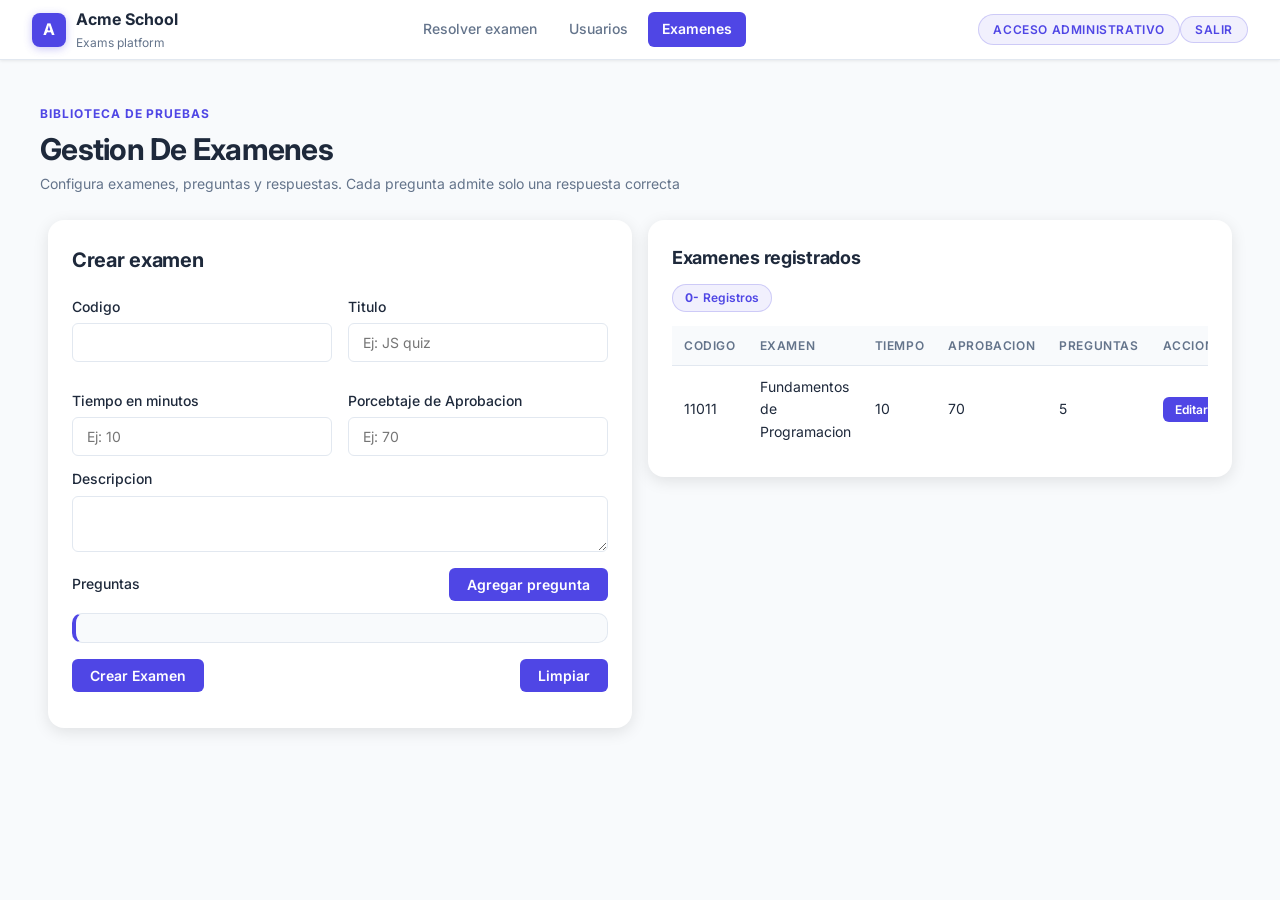
==== commit 8a4b6e6b: "styles: inicializacion de js con adicion de funciones a los botones de preguntas" ====
--- a/gestion-examenes.html
+++ b/gestion-examenes.html
@@ -24,11 +24,12 @@
             <nav class="navbar_menu">
                 <a href="#/resolver" class="navbar_link_usuarios">Resolver examen</a>
                 <a href="#/login" class="navbar_link_login">Usuarios</a>
-                <a href="#/usuarios" class="navbar_link_resolve">Examenos</a>
+                <a href="#/usuarios" class="navbar_link_resolve">Examenes</a>
             </nav>
 
             <div class="header_acces">
-                <p class="acces">Acceso publico</p>
+                <p class="acces">Acceso Administrativo</p>
+                <button class="acces">Salir</button>
             </div>
         </div>
     </header>
@@ -68,28 +69,14 @@
 
                 <div class="parte_inferior_form">
                     <p><strong>Preguntas</strong></p>
-                    <button>Agregar pregunta</button>
+                    <button id="btnAgregarPregunta">Agregar pregunta</button>
                 </div>
 
                 <section id="examenPregunta">
-                    <h3>Pregunta <strong>1</strong></h3>
-
-                    <div><input type="text" id="preguntaContenido" name="preguntaContenido" required> <button>Eliminar</button></div>
-
-                    <label class="opcion-respuesta">
-                        <input type="radio" name="respuesta-1">
-                        <input type="text" placeholder="Descripcion de la respuesta" required>
-                        <button>Quitar</button>
-                    </label>
-
-                    <label class="opcion-respuesta">
-                        <input type="radio" name="respuesta-1">
-                        <input type="text" placeholder="Descripcion de la respuesta" required>
-                        <button>Quitar</button>
-                    </label>    
+ 
                 </section>
                 <div class="parte_inferior_form">
-                    <button id="agregar">Agregar Respuesta</button>
+                    <button id="agregar">Crear Examen</button>
                     <button id="limpiar">Limpiar</button>
                 </div>
             </section>
--- a/gestion-examenes.css
+++ b/gestion-examenes.css
@@ -1,6 +1,4 @@
-/* =============================================
-   Variables — misma paleta que main.css
-   ============================================= */
+
 :root {
   --color-primary:       #4F46E5;
   --color-primary-dark:  #3730A3;
@@ -34,14 +32,14 @@
   --transition: 0.18s ease;
 }
 
-/* ── Reset ── */
+
 *, *::before, *::after { box-sizing: border-box; margin: 0; padding: 0; }
 a { text-decoration: none; color: inherit; }
 ul { list-style: none; }
 button { font-family: inherit; cursor: pointer; }
 input, textarea, select { font-family: inherit; }
 
-/* ── Layout raíz ── */
+
 body {
   font-family: var(--font-sans);
   font-size: var(--text-base);
@@ -60,7 +58,6 @@
   min-height: 100vh;
 }
 
-/* ── Header / Navbar ── */
 .header {
   grid-area: header;
   height: 60px;
@@ -87,6 +84,14 @@
   gap: 10px;
 }
 
+  .agrRespuesta{
+    border-radius: 5px;
+    border: 0px;
+    color: var(--color-primary);
+    background-color: var(--color-bg);
+    font-size: 14px;
+  }
+
 .header_logo {
   display: flex;
   align-items: center;
@@ -124,7 +129,6 @@
   color: var(--color-text-muted);
 }
 
-/* ── Navegación ── */
 .navbar_menu {
   display: flex;
   align-items: center;
@@ -181,14 +185,13 @@
   text-transform: uppercase;
 }
 
-/* ── Main ── */
 .main {
   grid-area: main;
   background: var(--color-bg);
   padding-bottom: 3rem;
 }
 
-/* ── Títulos de sección ── */
+
 .titulos {
   padding: 2rem 1rem 1rem;
 }
@@ -217,14 +220,13 @@
   color: var(--color-text-muted);
 }
 
-/* ── Layout info-examenes ── */
+
 .info-examenes {
   display: grid;
   grid-template-rows: auto auto;
   gap: 0;
 }
 
-/* ── Tarjeta formulario ── */
 .formularios {
   background: var(--color-surface);
   margin: 0.5rem;
@@ -279,7 +281,6 @@
   gap: 0;
 }
 
-/* ── Sección pregunta ── */
 #examenPregunta {
   border: 1.5px solid var(--color-border);
   border-left: 4px solid var(--color-primary);
@@ -353,7 +354,6 @@
   background: rgba(79,70,229,.06);
 }
 
-/* ── Parte inferior formulario ── */
 .parte_inferior_form {
   display: flex !important;
   align-items: center;
@@ -388,7 +388,6 @@
   transform: scale(1.02);
 }
 
-/* ── Tarjeta examenes registrados ── */
 .examenes-registrados {
   background: var(--color-surface);
   margin: 0.5rem;
@@ -500,11 +499,7 @@
   color: #fff;
 }
 
-/* ════════════════════════════════════════
-   RESPONSIVE
-   ════════════════════════════════════════ */
-
-/* ── Celular pequeño (< 480px) ── */
+/* ── Celular(< 480px) ── */
 @media (max-width: 479px) {
   /* Header compacto */
   .header_container {
@@ -532,7 +527,6 @@
     font-size: var(--text-2xl);
   }
 
-  /* Tarjetas con menos padding en celular */
   .formularios,
   .examenes-registrados {
     margin: 0.5rem;
@@ -540,7 +534,7 @@
     border-radius: var(--radius-md);
   }
 
-  /* Inputs y textarea táctiles */
+
   .formularios input,
   .formularios textarea {
     padding: 12px 14px;
@@ -548,7 +542,6 @@
     min-height: 44px;
   }
 
-  /* Parte inferior del form: apilar verticalmente */
   .parte_inferior_form {
     flex-direction: column;
     align-items: stretch;
@@ -561,19 +554,18 @@
     font-size: var(--text-base);
   }
 
-  /* Botones de pregunta más táctiles */
+
+
   #examenPregunta div button,
   #examenPregunta label button {
     padding: 8px 12px;
     font-size: var(--text-xs);
   }
 
-  /* Inputs de respuesta: flex-wrap para que no desborden */
   #examenPregunta label {
     flex-wrap: wrap;
   }
 
-  /* Botones acción tabla */
   .accionesBotones {
     flex-direction: column;
     gap: 4px;
@@ -587,14 +579,14 @@
   }
 }
 
-/* ── Celular (480px – 767px) ── */
+
 @media (min-width: 480px) and (max-width: 767px) {
   .header_container {
     padding: 0 16px;
     gap: 12px;
   }
 
-  /* Ocultar badge en celular mediano */
+
   .header_acces {
     display: none;
   }
@@ -624,7 +616,7 @@
   }
 }
 
-/* ── Tablet (768px – 1023px) ── */
+/* ── Tablet ── */
 @media (min-width: 768px) and (max-width: 1023px) {
   .header_container {
     padding: 0 24px;
@@ -638,13 +630,12 @@
     padding: 2rem 1.5rem 1rem;
   }
 
-  /* 2 columnas en el formulario */
   .formulario-crear-examen {
     grid-template-columns: 1fr 1fr;
     gap: 1rem;
   }
 
-  /* Las tarjetas ocupan el ancho completo (una sobre otra) */
+
   .info-examenes {
     grid-template-columns: 1fr;
   }
@@ -656,7 +647,22 @@
   }
 }
 
-/* ── Desktop (≥ 1024px) ── */
+.bloque-pregunta {
+    border: 1px solid #c9c9c9;
+    border-left: 5px solid var(--color-primary-light);
+    padding: 10px;
+    margin-bottom: 10px;
+    margin-top: 10px;
+    border-radius: 5px;
+}
+
+.bloque-pregunta .opcion-respuesta {
+    display: flex;
+    align-items: center;
+    gap: 8px;
+    margin-bottom: 8px;
+}
+
 @media (min-width: 1024px) {
   .main {
     display: flex;
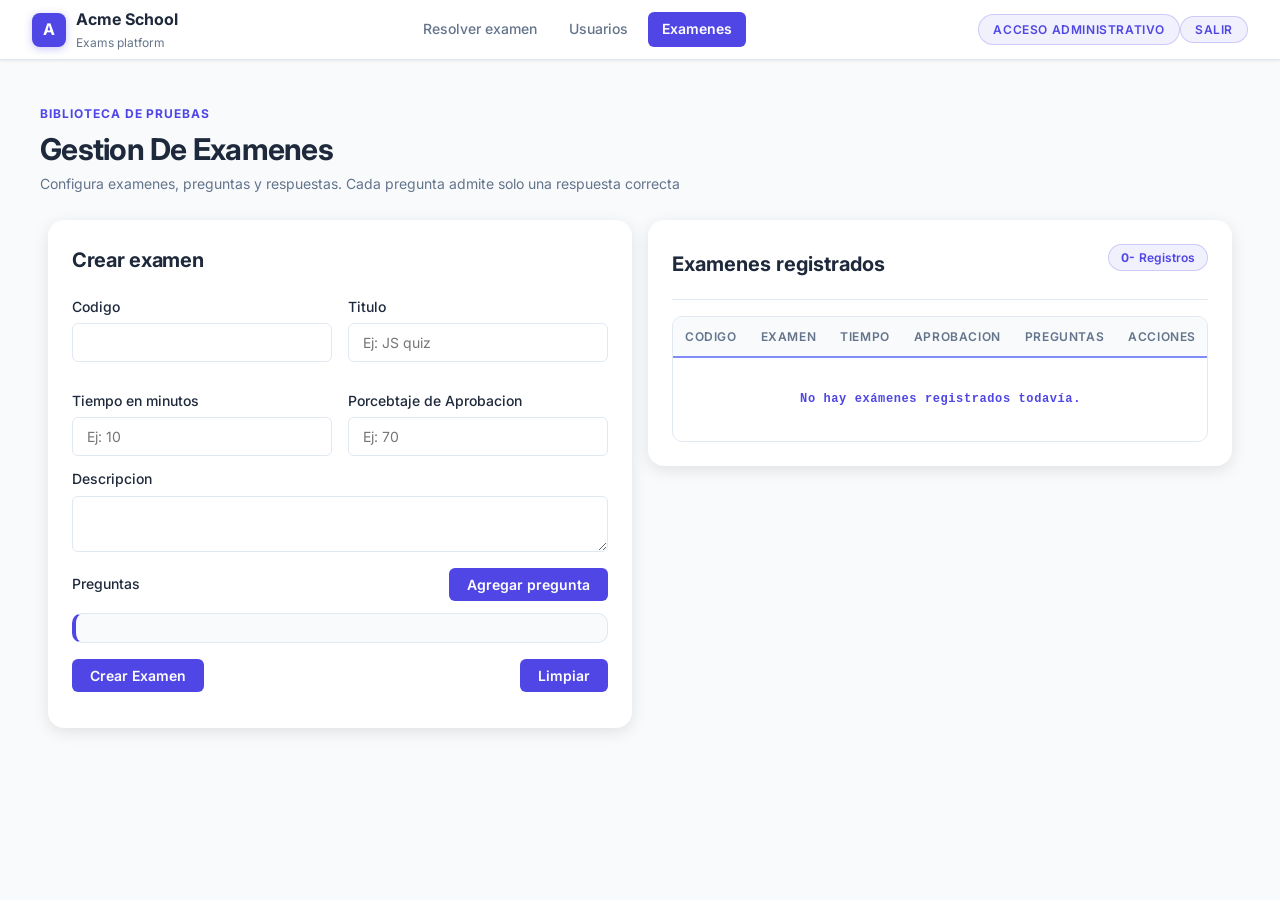
==== commit 265b203a: "feat: se agrega funcionalidad al apartado de guardar examen" ====
--- a/gestion-examenes.html
+++ b/gestion-examenes.html
@@ -82,9 +82,11 @@
             </section>
             <section class="examenes-registrados">
                 <div>
-                    <strong>Examenes registrados</strong>
+                    <div class="er-header">
+                        <strong>Examenes registrados</strong>
                         <p class="cantidadRegistros"><strong>0-</strong> Registros</p>
-                        <div class="tabla-scroll">
+                    </div>
+                    <div class="tabla-scroll">
                         <table>
                             <thead>
                                 <tr>
@@ -97,19 +99,7 @@
                                 </tr>
                             </thead>
                             <tbody>
-                                <tr>
-                                    <td>11011</td>
-                                    <td>Fundamentos de Programacion</td>
-                                    <td>10</td>
-                                    <td>70</td>
-                                    <td>5</td>
-                                    <td>
-                                        <div class="accionesBotones">
-                                        <button class="btn-editar">Editar</button>
-                                        <button class="btn-borrar">Borrar</button>
-                                        </div>
-                                    </td>
-                                </tr>
+                                <!-- filas generadas por JS -->
                             </tbody>
                         </table>
                         </div>
--- a/gestion-examenes.css
+++ b/gestion-examenes.css
@@ -84,12 +84,24 @@
   gap: 10px;
 }
 
-  .agrRespuesta{
-    border-radius: 5px;
-    border: 0px;
+  .agrRespuesta {
+    display: inline-flex;
+    align-items: center;
+    gap: 4px;
+    border: 1.5px solid var(--color-primary);
     color: var(--color-primary);
-    background-color: var(--color-bg);
-    font-size: 14px;
+    background: transparent;
+    border-radius: var(--radius-sm);
+    padding: 5px 12px;
+    font-size: var(--text-xs);
+    font-weight: 600;
+    margin-top: 8px;
+    transition: background var(--transition), color var(--transition);
+  }
+
+  .agrRespuesta:hover {
+    background: var(--color-primary);
+    color: #fff;
   }
 
 .header_logo {
@@ -656,6 +668,13 @@
     border-radius: 5px;
 }
 
+.tabla-vacia {
+    text-align: center;
+    color: var(--color-text-muted);
+    padding: 2rem 0 !important;
+    font-size: var(--text-sm);
+}
+
 .bloque-pregunta .opcion-respuesta {
     display: flex;
     align-items: center;
@@ -704,4 +723,81 @@
   .header_school-name {
     font-size: var(--text-base);
   }
-}
+
+  /* ── Exámenes Registrados — mejoras PC ── */
+
+  .er-header {
+    display: flex;
+    align-items: center;
+    justify-content: space-between;
+    padding-bottom: 0.875rem;
+    margin-bottom: 1rem;
+    border-bottom: 1.5px solid var(--color-border);
+  }
+
+  .examenes-registrados > div > strong,
+  .er-header > strong {
+    font-size: var(--text-xl);
+  }
+
+  .tabla-scroll {
+    max-height: 430px;
+    overflow-y: auto;
+    border: 1px solid var(--color-border);
+    border-radius: var(--radius-md);
+  }
+
+  /* Cabecera de tabla fija al hacer scroll */
+  .examenes-registrados thead th {
+    position: sticky;
+    top: 0;
+    z-index: 1;
+    background: var(--color-bg);
+    border-bottom: 2px solid var(--color-primary-light);
+  }
+
+  /* Anchos de columna */
+  .examenes-registrados th:nth-child(1),
+  .examenes-registrados td:nth-child(1) { width: 96px; }
+
+  .examenes-registrados th:nth-child(3),
+  .examenes-registrados td:nth-child(3),
+  .examenes-registrados th:nth-child(4),
+  .examenes-registrados td:nth-child(4),
+  .examenes-registrados th:nth-child(5),
+  .examenes-registrados td:nth-child(5) {
+    width: 90px;
+    text-align: center;
+  }
+
+  .examenes-registrados th:nth-child(6),
+  .examenes-registrados td:nth-child(6) { width: 128px; }
+
+  /* Columna Código — monospace con color primario */
+  .examenes-registrados td:nth-child(1) {
+    font-family: 'Courier New', Courier, monospace;
+    font-weight: 700;
+    font-size: var(--text-xs);
+    color: var(--color-primary);
+    letter-spacing: .05em;
+  }
+
+  /* Columnas numéricas — peso y color muted */
+  .examenes-registrados td:nth-child(3),
+  .examenes-registrados td:nth-child(4) {
+    font-weight: 600;
+    color: var(--color-text-muted);
+  }
+
+  /* Columna Preguntas — destacada */
+  .examenes-registrados td:nth-child(5) {
+    font-weight: 700;
+    color: var(--color-text);
+  }
+
+  /* Hover de fila más visible */
+  .examenes-registrados tr:hover td {
+    background: rgba(79, 70, 229, 0.04);
+    transition: background var(--transition);
+  }
+}
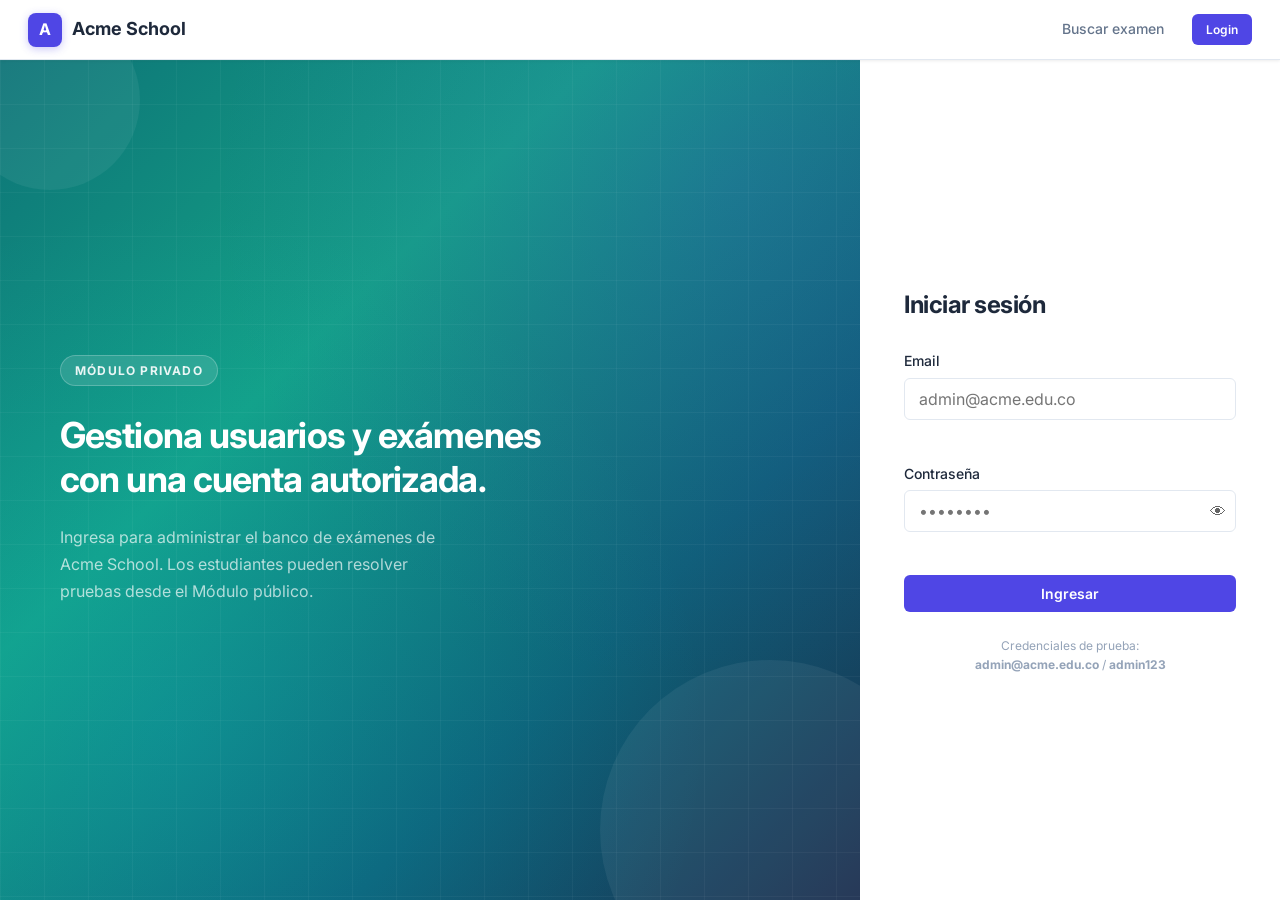
==== commit 40bc79e5: "fix: edit buttons" ====
--- a/gestion-examenes.html
+++ b/gestion-examenes.html
@@ -22,14 +22,15 @@
             </div>
 
             <nav class="navbar_menu">
-                <a href="#/resolver" class="navbar_link_usuarios">Resolver examen</a>
-                <a href="#/login" class="navbar_link_login">Usuarios</a>
-                <a href="#/usuarios" class="navbar_link_resolve">Examenes</a>
+                <a href="dashboard/dashboard-examenes.html" class="navbar_link_usuarios">Resolver examen</a>
+                <a href="pages/usuarios.html" class="navbar_link_login">Usuarios</a>
+                <a href="gestion-examenes.html" class="navbar_link_resolve">Exámenes</a>
             </nav>
 
             <div class="header_acces">
                 <p class="acces">Acceso Administrativo</p>
-                <button class="acces">Salir</button>
+                <span id="navUserName" class="header-user-name">—</span>
+                <button id="btnSalir" class="btn-salir">Salir</button>
             </div>
         </div>
     </header>
--- a/gestion-examenes.css
+++ b/gestion-examenes.css
@@ -183,6 +183,29 @@
 .header_acces {
   display: flex;
   align-items: center;
+  gap: 10px;
+}
+
+.header-user-name {
+  font-size: var(--text-sm);
+  font-weight: 600;
+  color: var(--color-text);
+}
+
+.btn-salir {
+  font-size: var(--text-xs);
+  font-weight: 600;
+  color: var(--color-text-muted);
+  background: transparent;
+  border: 1.5px solid var(--color-border);
+  border-radius: var(--radius-sm);
+  padding: 5px 14px;
+  transition: border-color var(--transition), color var(--transition);
+}
+
+.btn-salir:hover {
+  border-color: var(--color-danger);
+  color: var(--color-danger);
 }
 
 .acces {
